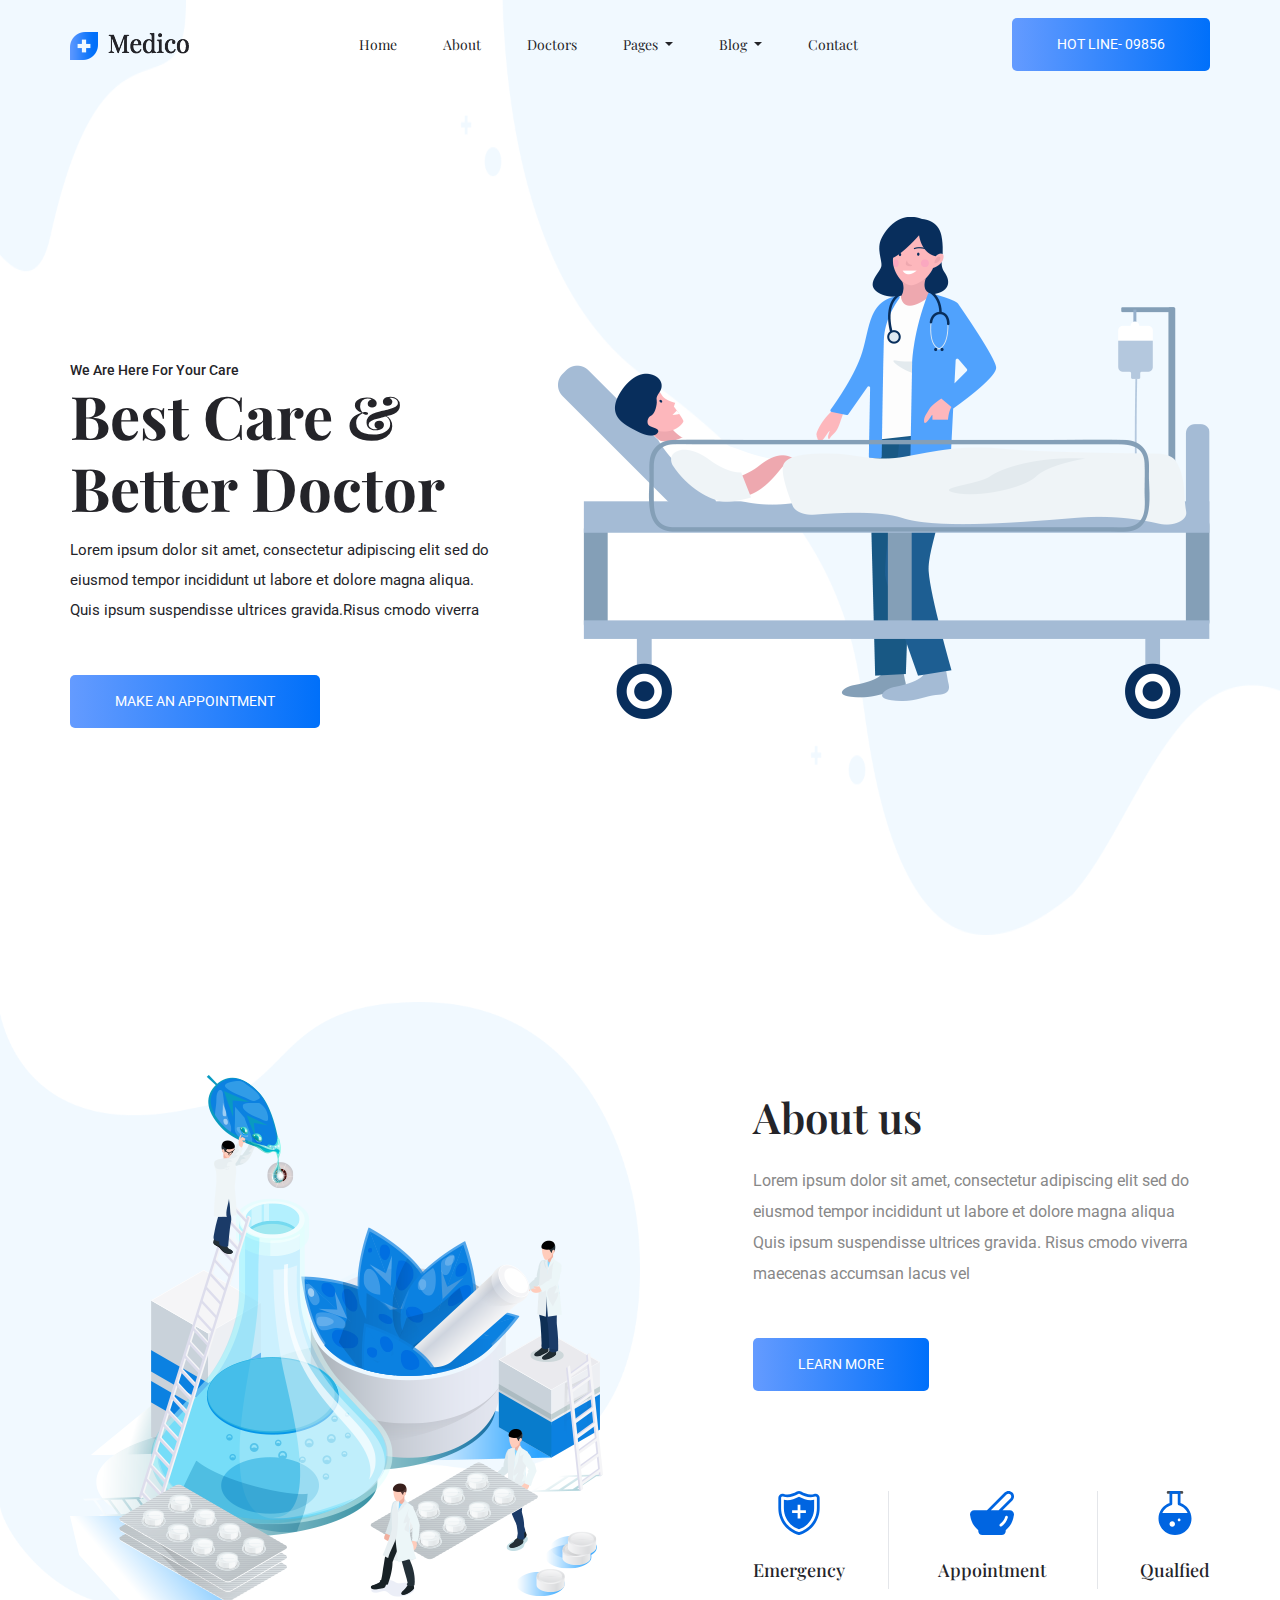
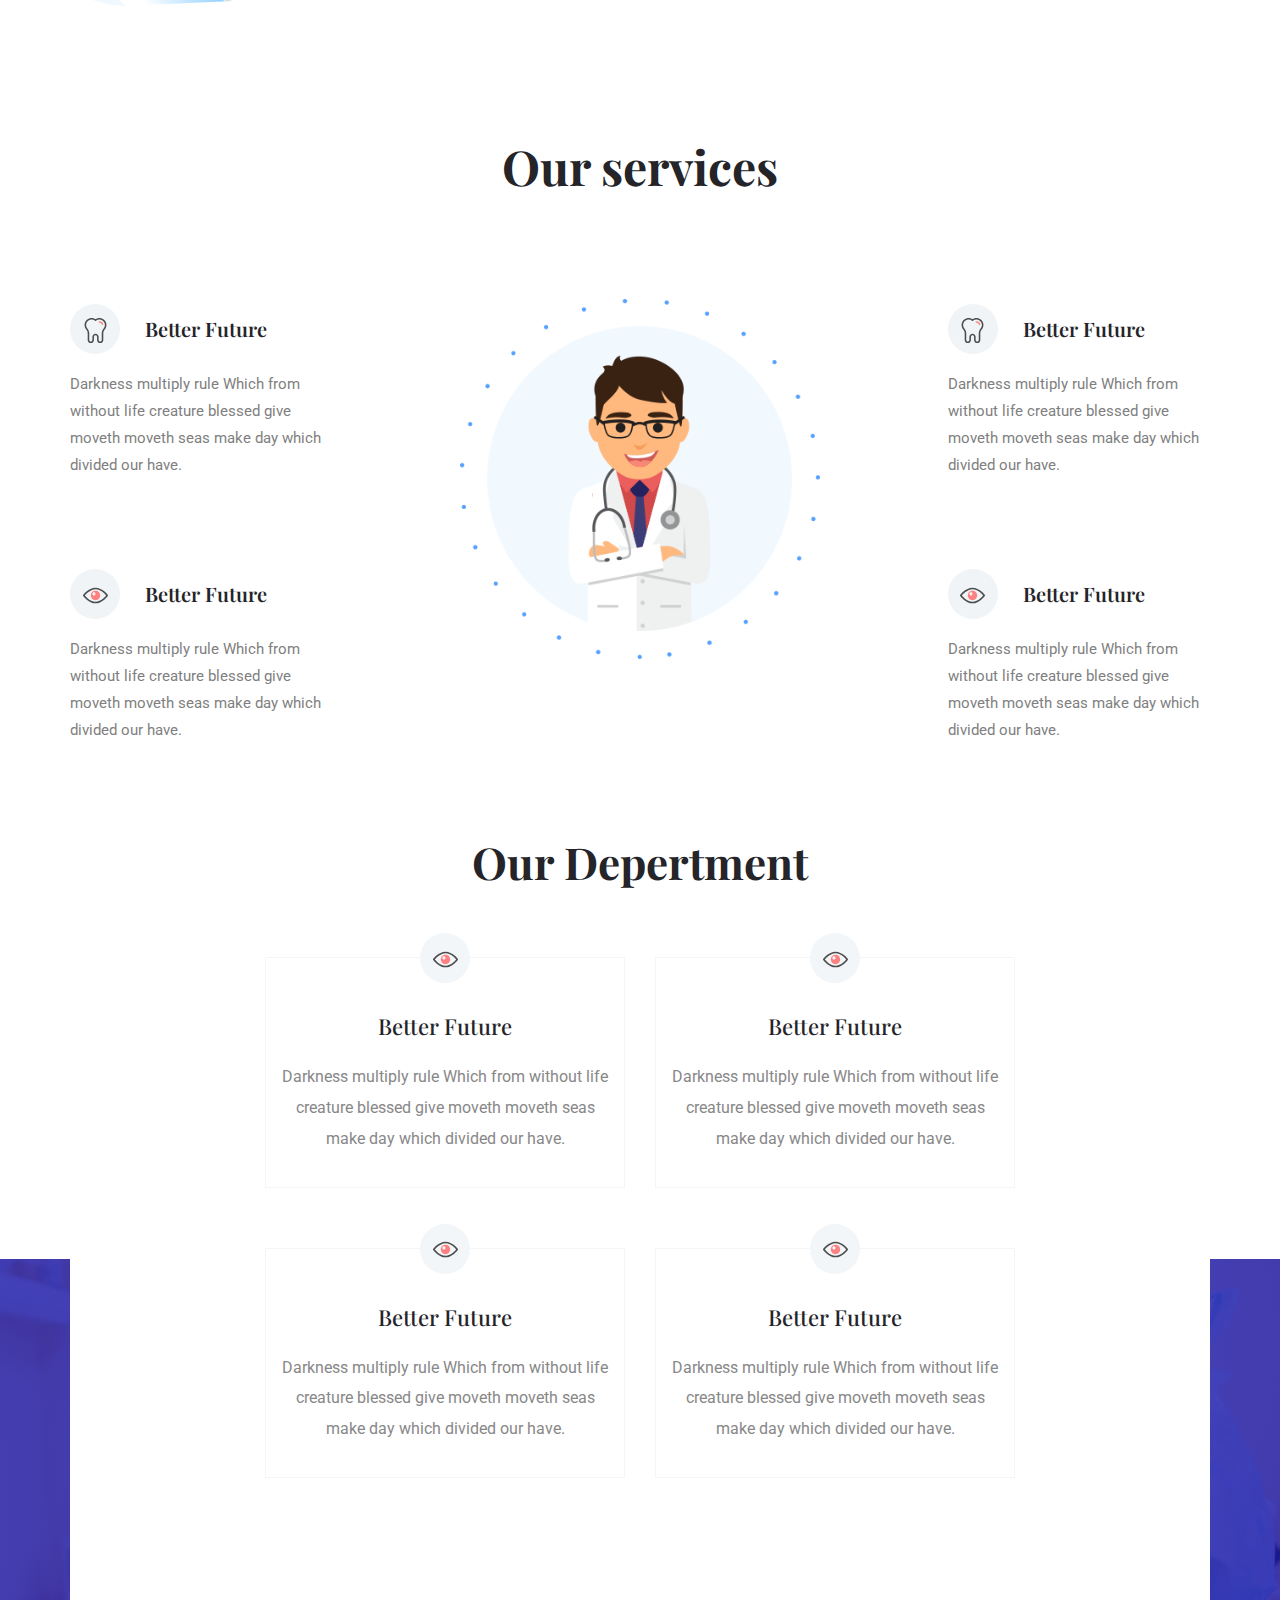
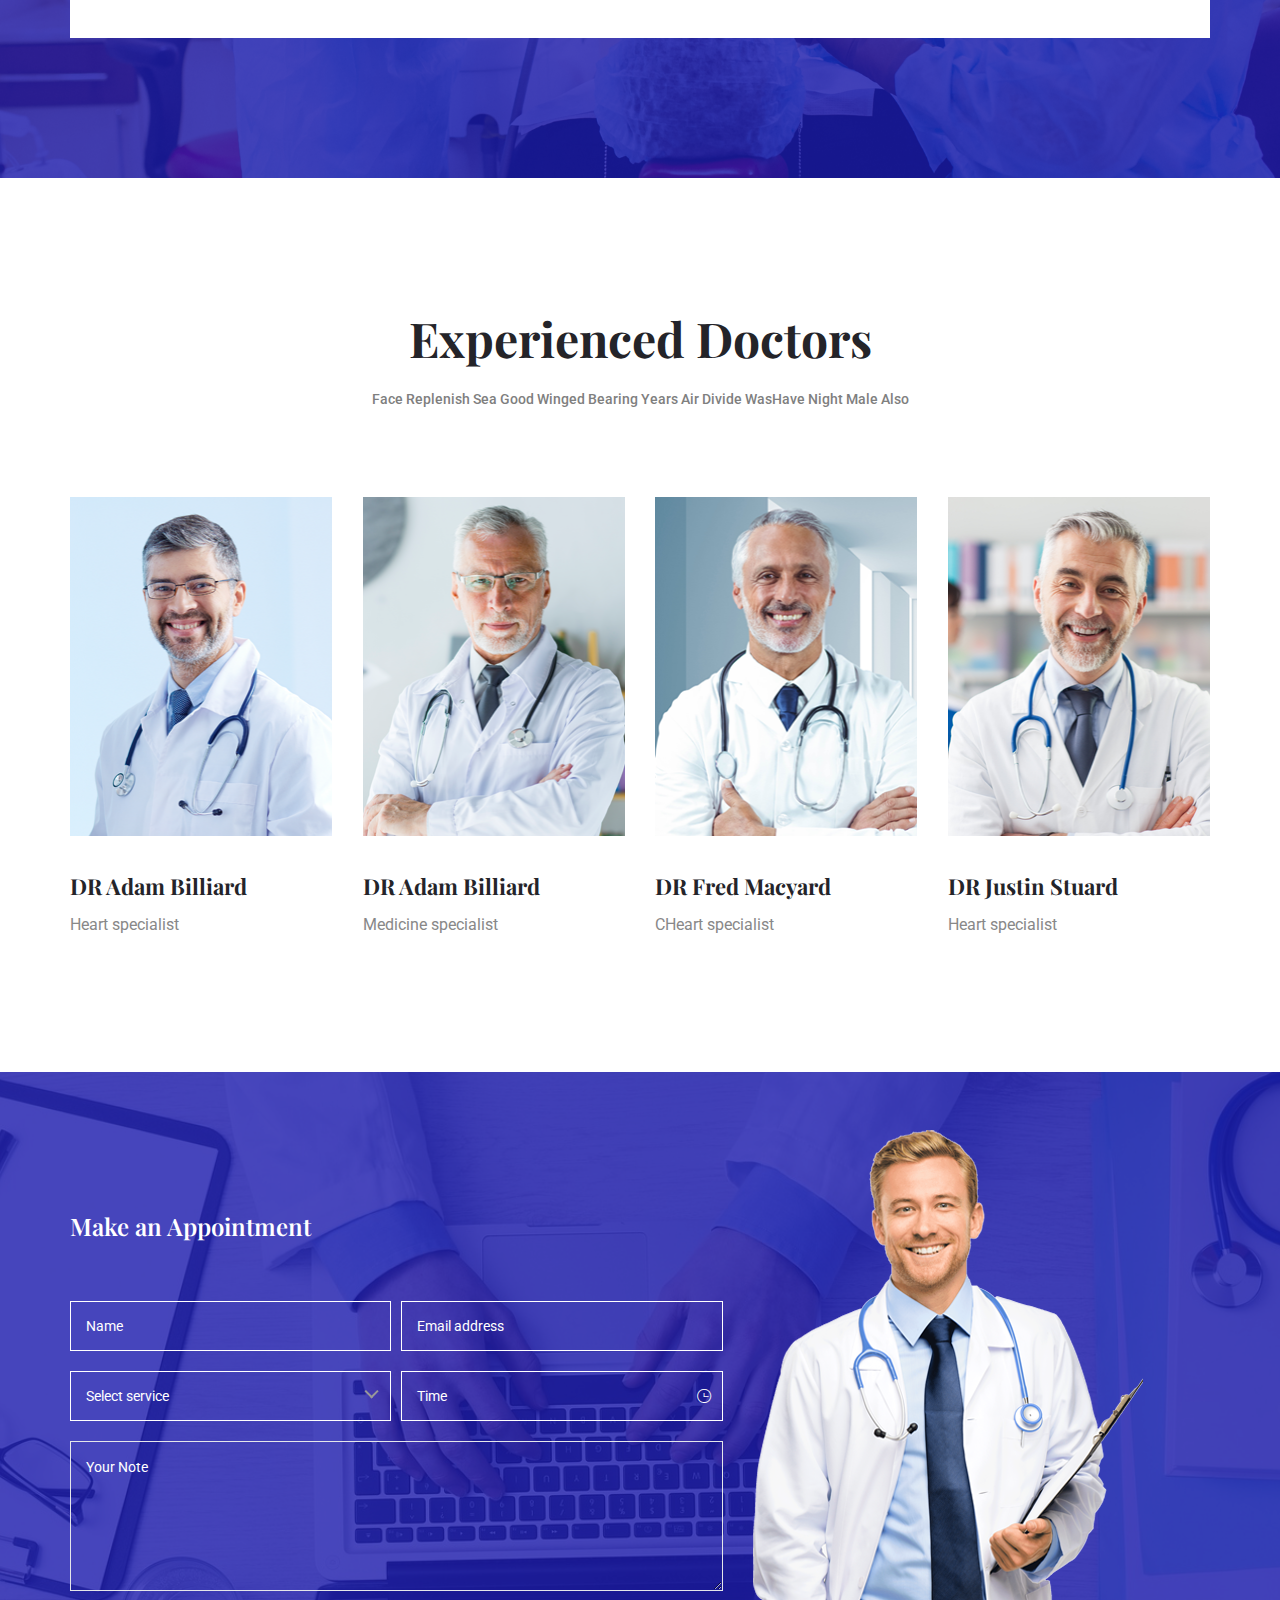
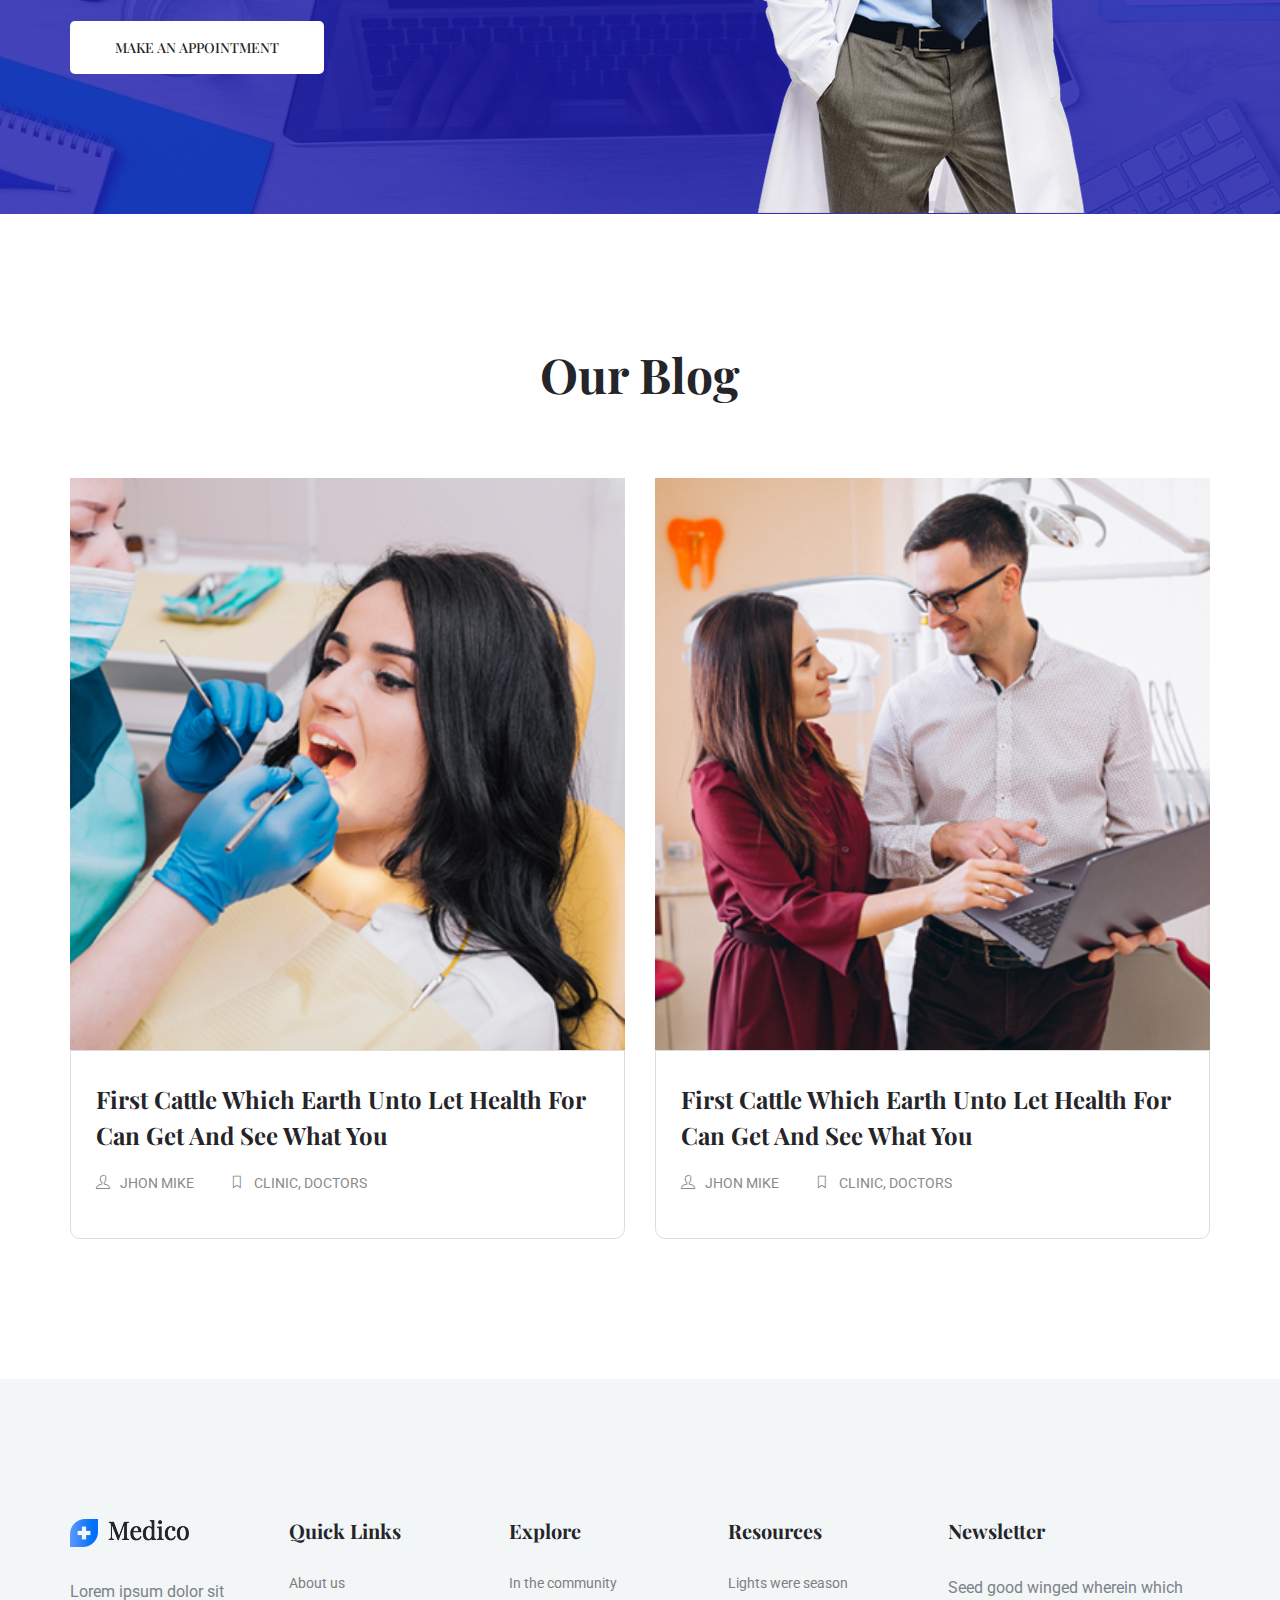
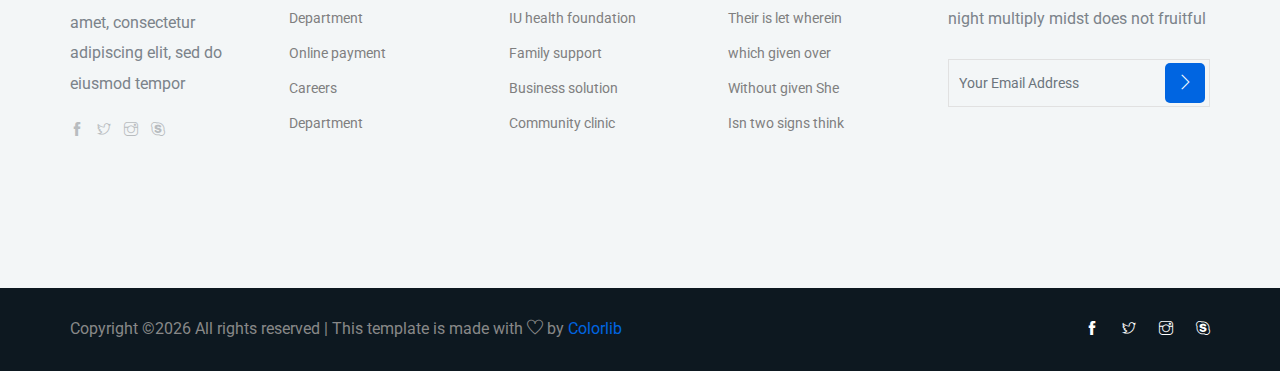
==== index.html @ 53cc8681 "Flies" ====
<!doctype html>
<html lang="en">

<head>
    <!-- Required meta tags -->
    <meta charset="utf-8">
    <meta name="viewport" content="width=device-width, initial-scale=1, shrink-to-fit=no">
    <title>medical</title>
    <link rel="icon" href="img/favicon.png">
    <!-- Bootstrap CSS -->
    <link rel="stylesheet" href="css/bootstrap.min.css">
    <!-- animate CSS -->
    <link rel="stylesheet" href="css/animate.css">
    <!-- owl carousel CSS -->
    <link rel="stylesheet" href="css/owl.carousel.min.css">
    <!-- themify CSS -->
    <link rel="stylesheet" href="css/themify-icons.css">
    <!-- flaticon CSS -->
    <link rel="stylesheet" href="css/flaticon.css">
    <!-- magnific popup CSS -->
    <link rel="stylesheet" href="css/magnific-popup.css">
    <!-- nice select CSS -->
    <link rel="stylesheet" href="css/nice-select.css">
    <!-- swiper CSS -->
    <link rel="stylesheet" href="css/slick.css">
    <!-- style CSS -->
    <link rel="stylesheet" href="css/style.css">
</head>

<body>
    <!--::header part start::-->
    <header class="main_menu home_menu">
        <div class="container">
            <div class="row align-items-center">
                <div class="col-lg-12">
                    <nav class="navbar navbar-expand-lg navbar-light">
                        <a class="navbar-brand" href="index.html"> <img src="img/logo.png" alt="logo"> </a>
                        <button class="navbar-toggler" type="button" data-toggle="collapse"
                            data-target="#navbarSupportedContent" aria-controls="navbarSupportedContent"
                            aria-expanded="false" aria-label="Toggle navigation">
                            <span class="navbar-toggler-icon"></span>
                        </button>

                        <div class="collapse navbar-collapse main-menu-item justify-content-center"
                            id="navbarSupportedContent">
                            <ul class="navbar-nav align-items-center">
                                <li class="nav-item active">
                                    <a class="nav-link" href="index.html">Home</a>
                                </li>
                                <li class="nav-item">
                                    <a class="nav-link" href="about.html">about</a>
                                </li>
                                <li class="nav-item">
                                    <a class="nav-link" href="Doctor.html">Doctors</a>
                                </li>

                                <li class="nav-item dropdown">
                                    <a class="nav-link dropdown-toggle" href="blog.html" id="navbarDropdown"
                                        role="button" data-toggle="dropdown" aria-haspopup="true" aria-expanded="false">
                                        Pages
                                    </a>
                                    <div class="dropdown-menu" aria-labelledby="navbarDropdown">
                                        <a class="dropdown-item" href="services.html">services</a>
                                        <a class="dropdown-item" href="dep.html">depertments</a>
                                        <a class="dropdown-item" href="elements.html">Elements</a>
                                    </div>
                                </li>
                                <li class="nav-item dropdown">
                                    <a class="nav-link dropdown-toggle" href="blog.html" id="navbarDropdown_1"
                                        role="button" data-toggle="dropdown" aria-haspopup="true" aria-expanded="false">
                                        blog
                                    </a>
                                    <div class="dropdown-menu" aria-labelledby="navbarDropdown_1">
                                        <a class="dropdown-item" href="blog.html">blog</a>
                                        <a class="dropdown-item" href="single-blog.html">Single blog</a>
                                    </div>
                                </li>

                                <li class="nav-item">
                                    <a class="nav-link" href="contact.html">Contact</a>
                                </li>
                            </ul>
                        </div>
                        <a class="btn_2 d-none d-lg-block" href="#">HOT LINE- 09856</a>
                    </nav>
                </div>
            </div>
        </div>
    </header>
    <!-- Header part end-->

    <!-- banner part start-->
    <section class="banner_part">
        <div class="container">
            <div class="row align-items-center">
                <div class="col-lg-5 col-xl-5">
                    <div class="banner_text">
                        <div class="banner_text_iner">
                            <h5>We are here for your care</h5>
                            <h1>Best Care &
                                Better Doctor</h1>
                            <p>Lorem ipsum dolor sit amet, consectetur adipiscing
                                elit sed do eiusmod tempor incididunt ut labore et dolore
                                magna aliqua. Quis ipsum suspendisse ultrices gravida.Risus cmodo viverra </p>
                            <a href="#" class="btn_2">Make an appointment</a>

                        </div>
                    </div>
                </div>
                <div class="col-lg-7">
                    <div class="banner_img">
                        <img src="img/banner_img.png" alt="">
                    </div>
                </div>
            </div>
        </div>
    </section>
    <!-- banner part start-->

    <!-- about us part start-->
    <section class="about_us padding_top">
        <div class="container">
            <div class="row justify-content-between align-items-center">
                <div class="col-md-6 col-lg-6">
                    <div class="about_us_img">
                        <img src="img/top_service.png" alt="">
                    </div>
                </div>
                <div class="col-md-6 col-lg-5">
                    <div class="about_us_text">
                        <h2>About us</h2>
                        <p>Lorem ipsum dolor sit amet, consectetur adipiscing elit sed
                            do eiusmod tempor incididunt ut labore et dolore magna aliqua
                            Quis ipsum suspendisse ultrices gravida. Risus cmodo viverra
                            maecenas accumsan lacus vel</p>
                        <a class="btn_2 " href="#">learn more</a>
                        <div class="banner_item">
                            <div class="single_item">
                                <img src="img/icon/banner_1.svg" alt="">
                                <h5>Emergency</h5>
                            </div>
                            <div class="single_item">
                                <img src="img/icon/banner_2.svg" alt="">
                                <h5>Appointment</h5>
                            </div>
                            <div class="single_item">
                                <img src="img/icon/banner_3.svg" alt="">
                                <h5>Qualfied</h5>
                            </div>
                        </div>
                    </div>
                </div>
            </div>
        </div>
    </section>
    <!-- about us part end-->

    <!-- feature_part start-->
    <section class="feature_part">
        <div class="container">
            <div class="row justify-content-center">
                <div class="col-xl-8">
                    <div class="section_tittle text-center">
                        <h2>Our services</h2>
                    </div>
                </div>
            </div>
            <div class="row justify-content-between align-items-center">
                <div class="col-lg-3 col-sm-12">
                    <div class="single_feature">
                        <div class="single_feature_part">
                            <span class="single_feature_icon"><img src="img/icon/feature_1.svg" alt=""></span>
                            <h4>Better Future</h4>
                            <p>Darkness multiply rule Which from without life creature blessed
                                give moveth moveth seas make day which divided our have.</p>
                        </div>
                    </div>
                    <div class="single_feature">
                        <div class="single_feature_part">
                            <span class="single_feature_icon"><img src="img/icon/feature_2.svg" alt=""></span>
                            <h4>Better Future</h4>
                            <p>Darkness multiply rule Which from without life creature blessed
                                give moveth moveth seas make day which divided our have.</p>
                        </div>
                    </div>
                </div>
                <div class="col-lg-4 col-sm-12">
                        <div class="single_feature_img">
                            <img src="img/service.png" alt="">
                        </div>
                </div>
                <div class="col-lg-3 col-sm-12">
                    <div class="single_feature">
                        <div class="single_feature_part">
                            <span class="single_feature_icon"><img src="img/icon/feature_1.svg" alt=""></span>
                            <h4>Better Future</h4>
                            <p>Darkness multiply rule Which from without life creature blessed
                                give moveth moveth seas make day which divided our have.</p>
                        </div>
                    </div>
                    <div class="single_feature">
                        <div class="single_feature_part">
                            <span class="single_feature_icon"><img src="img/icon/feature_2.svg" alt=""></span>
                            <h4>Better Future</h4>
                            <p>Darkness multiply rule Which from without life creature blessed
                                give moveth moveth seas make day which divided our have.</p>
                        </div>
                    </div>
                </div>
            </div>
        </div>
    </section>
    <!-- feature_part start-->

    <!-- our depertment part start-->
    <section class="our_depertment section_padding">
        <div class="container">
            <div class="row justify-content-center text-center">
                <div class="col-xl-12">
                    <div class="depertment_content">
                        <div class="row justify-content-center">
                            <div class="col-xl-8">
                                <h2>Our Depertment</h2>
                                <div class="row">
                                    <div class="col-lg-6 col-sm-6">
                                        <div class="single_our_depertment">
                                            <span class="our_depertment_icon"><img src="img/icon/feature_2.svg"
                                                    alt=""></span>
                                            <h4>Better Future</h4>
                                            <p>Darkness multiply rule Which from without life creature blessed
                                                give moveth moveth seas make day which divided our have.</p>
                                        </div>
                                    </div>
                                    <div class="col-lg-6 col-sm-6">
                                        <div class="single_our_depertment">
                                            <span class="our_depertment_icon"><img src="img/icon/feature_2.svg"
                                                    alt=""></span>
                                            <h4>Better Future</h4>
                                            <p>Darkness multiply rule Which from without life creature blessed
                                                give moveth moveth seas make day which divided our have.</p>
                                        </div>
                                    </div>
                                    <div class="col-lg-6 col-sm-6">
                                        <div class="single_our_depertment">
                                            <span class="our_depertment_icon"><img src="img/icon/feature_2.svg"
                                                    alt=""></span>
                                            <h4>Better Future</h4>
                                            <p>Darkness multiply rule Which from without life creature blessed
                                                give moveth moveth seas make day which divided our have.</p>
                                        </div>
                                    </div>
                                    <div class="col-lg-6 col-sm-6">
                                        <div class="single_our_depertment">
                                            <span class="our_depertment_icon"><img src="img/icon/feature_2.svg"
                                                    alt=""></span>
                                            <h4>Better Future</h4>
                                            <p>Darkness multiply rule Which from without life creature blessed
                                                give moveth moveth seas make day which divided our have.</p>
                                        </div>
                                    </div>
                                </div>
                            </div>
                        </div>

                    </div>
                </div>
            </div>
        </div>
    </section>
    <!-- our depertment part end-->

    <!--::doctor_part start::-->
    <section class="doctor_part section_padding">
        <div class="container">
            <div class="row justify-content-center">
                <div class="col-xl-8">
                    <div class="section_tittle text-center">
                        <h2> Experienced Doctors</h2>
                        <p>Face replenish sea good winged bearing years air divide wasHave night male also</p>
                    </div>
                </div>
            </div>
            <div class="row">
                <div class="col-sm-6 col-lg-3">
                    <div class="single_blog_item">
                        <div class="single_blog_img">
                            <img src="img/doctor/doctor_1.png" alt="doctor">
                            <div class="social_icon">
                                <ul>
                                    <li><a href="#"> <i class="ti-facebook"></i> </a></li>
                                    <li><a href="#"> <i class="ti-twitter-alt"></i> </a></li>
                                    <li><a href="#"> <i class="ti-instagram"></i> </a></li>
                                    <li><a href="#"> <i class="ti-skype"></i> </a></li>
                                </ul>
                            </div>
                        </div>
                        <div class="single_text">
                            <div class="single_blog_text">
                                <h3>DR Adam Billiard</h3>
                                <p>Heart specialist</p>
                            </div>
                        </div>
                    </div>
                </div>
                <div class="col-sm-6 col-lg-3">
                    <div class="single_blog_item">
                        <div class="single_blog_img">
                            <img src="img/doctor/doctor_4.png" alt="doctor">
                            <div class="social_icon">
                                <ul>
                                    <li><a href="#"> <i class="ti-facebook"></i> </a></li>
                                    <li><a href="#"> <i class="ti-twitter-alt"></i> </a></li>
                                    <li><a href="#"> <i class="ti-instagram"></i> </a></li>
                                    <li><a href="#"> <i class="ti-skype"></i> </a></li>
                                </ul>
                            </div>
                        </div>
                        <div class="single_text">
                            <div class="single_blog_text">
                                <h3>DR Adam Billiard</h3>
                                <p>Medicine specialist</p>
                            </div>
                        </div>
                    </div>
                </div>
                <div class="col-sm-6 col-lg-3">
                    <div class="single_blog_item">
                        <div class="single_blog_img">
                            <img src="img/doctor/doctor_2.png" alt="doctor">
                            <div class="social_icon">
                                <ul>
                                    <li><a href="#"> <i class="ti-facebook"></i> </a></li>
                                    <li><a href="#"> <i class="ti-twitter-alt"></i> </a></li>
                                    <li><a href="#"> <i class="ti-instagram"></i> </a></li>
                                    <li><a href="#"> <i class="ti-skype"></i> </a></li>
                                </ul>
                            </div>
                        </div>
                        <div class="single_text">
                            <div class="single_blog_text">
                                <h3>DR Fred Macyard</h3>
                                <p>CHeart specialist</p>
                            </div>
                        </div>
                    </div>
                </div>
                <div class="col-sm-6 col-lg-3">
                    <div class="single_blog_item">
                        <div class="single_blog_img">
                            <img src="img/doctor/doctor_3.png" alt="doctor">
                            <div class="social_icon">
                                <ul>
                                    <li><a href="#"> <i class="ti-facebook"></i> </a></li>
                                    <li><a href="#"> <i class="ti-twitter-alt"></i> </a></li>
                                    <li><a href="#"> <i class="ti-instagram"></i> </a></li>
                                    <li><a href="#"> <i class="ti-skype"></i> </a></li>
                                </ul>
                            </div>
                        </div>
                        <div class="single_text">
                            <div class="single_blog_text">
                                <h3>DR Justin Stuard</h3>
                                <p>Heart specialist</p>
                            </div>
                        </div>
                    </div>
                </div>
            </div>
        </div>
    </section>
    <!--::doctor_part end::-->

    <!--::regervation_part start::-->
    <section class="regervation_part section_padding">
        <div class="container">
            <div class="row align-items-center regervation_content">
                <div class="col-lg-7">
                    <div class="regervation_part_iner">
                        <form>
                            <h2>Make an Appointment</h2>
                            <div class="form-row">
                                <div class="form-group col-md-6">
                                    <input type="email" class="form-control" id="inputEmail4" placeholder="Name">
                                </div>
                                <div class="form-group col-md-6">
                                    <input type="password" class="form-control" id="inputPassword4"
                                        placeholder="Email address">
                                </div>
                                <div class="form-group col-md-6">
                                    <select class="form-control" id="Select">
                                        <option value="1" selected>Select service</option>
                                        <option value="2">Name of service</option>
                                        <option value="3">Name of service</option>
                                        <option value="4">Name of service</option>
                                        <option value="5">Name of service</option>
                                    </select>
                                </div>
                                <div class="form-group time_icon col-md-6">
                                    <select class="form-control" id="Select2">
                                        <option value="" selected>Time</option>
                                        <option value="1">8 AM TO 10AM</option>
                                        <option value="1">10 AM TO 12PM</option>
                                        <option value="1">12PM TO 2PM</option>
                                        <option value="1">2PM TO 4PM</option>
                                        <option value="1">4PM TO 6PM</option>
                                        <option value="1">6PM TO 8PM</option>
                                        <option value="1">4PM TO 10PM</option>
                                        <option value="1">10PM TO 12PM</option>
                                    </select>
                                </div>
                                <div class="form-group col-md-12">
                                    <textarea class="form-control" id="Textarea" rows="4"
                                        placeholder="Your Note "></textarea>
                                </div>
                            </div>
                            <div class="regerv_btn">
                                <a href="#" class="btn_2">Make an Appointment</a>
                            </div>
                        </form>
                    </div>
                </div>
                <div class="col-lg-5 col-md-6">
                    <div class="reservation_img">
                        <img src="img/reservation.png" alt="" class="reservation_img_iner">
                    </div>
                </div>
            </div>
        </div>
    </section>
    <!--::regervation_part end::-->

    <!--::blog_part start::-->
    <section class="blog_part section_padding">
        <div class="container">
            <div class="row justify-content-center">
                <div class="col-xl-8">
                    <div class="section_tittle text-center">
                        <h2>Our Blog</h2>
                    </div>
                </div>
            </div>
            <div class="row">
                <div class="col-sm-6">
                    <div class="single-home-blog">
                        <div class="card">
                            <img src="img/blog/blog_2.png" class="card-img-top" alt="blog">
                            <div class="card-body">
                                <a href="blog.html">
                                    <h5 class="card-title">First cattle which earth unto let health for
                                        can get and see what you </h5>
                                </a>
                                <ul>
                                    <li> <span class="ti-user"></span>Jhon mike</li>
                                    <li> <span class="ti-bookmark"></span>Clinic, doctors</li>
                                </ul>

                            </div>
                        </div>
                    </div>
                </div>
                <div class="col-sm-6">
                    <div class="single-home-blog">
                        <div class="card">
                            <img src="img/blog/blog_3.png" class="card-img-top" alt="blog">
                            <div class="card-body">
                                <a href="blog.html">
                                    <h5 class="card-title">First cattle which earth unto let health for
                                        can get and see what you </h5>
                                </a>
                                <ul>
                                    <li> <span class="ti-user"></span>Jhon mike</li>
                                    <li> <span class="ti-bookmark"></span>Clinic, doctors</li>
                                </ul>
                            </div>
                        </div>
                    </div>
                </div>
            </div>
        </div>
    </section>
    <!--::blog_part end::-->

    <!-- footer part start-->
    <footer class="footer-area">
        <div class="footer section_padding">
            <div class="container">
                <div class="row justify-content-between">
                    <div class="col-xl-2 col-md-4 col-sm-6 single-footer-widget">
                        <a href="#" class="footer_logo"> <img src="img/logo.png" alt="#"> </a>
                        <p>Lorem ipsum dolor sit amet, consectetur adipiscing elit, sed do eiusmod tempor </p>
                        <div class="social_logo">
                            <a href="#"><i class="ti-facebook"></i></a>
                            <a href="#"> <i class="ti-twitter"></i> </a>
                            <a href="#"><i class="ti-instagram"></i></a>
                            <a href="#"><i class="ti-skype"></i></a>
                        </div>
                    </div>
                    <div class="col-xl-2 col-sm-6 col-md-4 single-footer-widget">
                        <h4>Quick Links</h4>
                        <ul>
                            <li><a href="#">About us</a></li>
                            <li><a href="#">Department</a></li>
                            <li><a href="#"> Online payment</a></li>
                            <li><a href="#">Careers</a></li>
                            <li><a href="#">Department</a></li>
                        </ul>
                    </div>
                    <div class="col-xl-2 col-sm-6 col-md-4 single-footer-widget">
                        <h4>Explore</h4>
                        <ul>
                            <li><a href="#">In the community</a></li>
                            <li><a href="#">IU health foundation</a></li>
                            <li><a href="#">Family support </a></li>
                            <li><a href="#">Business solution</a></li>
                            <li><a href="#">Community clinic</a></li>
                        </ul>
                    </div>
                    <div class="col-xl-2 col-sm-6 col-md-6 single-footer-widget">
                        <h4>Resources</h4>
                        <ul>
                            <li><a href="#">Lights were season</a></li>
                            <li><a href="#"> Their is let wherein</a></li>
                            <li><a href="#">which given over</a></li>
                            <li><a href="#">Without given She</a></li>
                            <li><a href="#">Isn two signs think</a></li>
                        </ul>
                    </div>
                    <div class="col-xl-3 col-sm-6 col-md-6 single-footer-widget">
                        <h4>Newsletter</h4>
                        <p>Seed good winged wherein which night multiply
                            midst does not fruitful</p>
                        <div class="form-wrap" id="mc_embed_signup">
                            <form target="_blank"
                                action="https://spondonit.us12.list-manage.com/subscribe/post?u=1462626880ade1ac87bd9c93a&amp;id=92a4423d01"
                                method="get" class="form-inline">
                                <input class="form-control" name="EMAIL" placeholder="Your Email Address"
                                    onfocus="this.placeholder = ''" onblur="this.placeholder = 'Your Email Address '"
                                    required="" type="email">
                                <button class="click-btn btn btn-default text-uppercase"> <i class="ti-angle-right"></i>
                                </button>
                                <div style="position: absolute; left: -5000px;">
                                    <input name="b_36c4fd991d266f23781ded980_aefe40901a" tabindex="-1" value=""
                                        type="text">
                                </div>

                                <div class="info"></div>
                            </form>
                        </div>
                    </div>
                </div>
            </div>
        </div>

        <div class="copyright_part">
            <div class="container">
                <div class="row align-items-center">
                    <p class="footer-text m-0 col-lg-8 col-md-12"><!-- Link back to Colorlib can't be removed. Template is licensed under CC BY 3.0. -->
Copyright &copy;<script>document.write(new Date().getFullYear());</script> All rights reserved | This template is made with <i class="ti-heart" aria-hidden="true"></i> by <a href="https://colorlib.com" target="_blank">Colorlib</a>
<!-- Link back to Colorlib can't be removed. Template is licensed under CC BY 3.0. -->
</p>
                    <div class="col-lg-4 col-md-12 text-center text-lg-right footer-social">
                        <a href="#"><i class="ti-facebook"></i></a>
                        <a href="#"> <i class="ti-twitter"></i> </a>
                        <a href="#"><i class="ti-instagram"></i></a>
                        <a href="#"><i class="ti-skype"></i></a>
                    </div>
                </div>
            </div>
        </div>
    </footer>

    <!-- footer part end-->

    <!-- jquery plugins here-->

    <script src="js/jquery-1.12.1.min.js"></script>
    <!-- popper js -->
    <script src="js/popper.min.js"></script>
    <!-- bootstrap js -->
    <script src="js/bootstrap.min.js"></script>
    <!-- owl carousel js -->
    <script src="js/owl.carousel.min.js"></script>
    <script src="js/jquery.nice-select.min.js"></script>
    <!-- contact js -->
    <script src="js/jquery.ajaxchimp.min.js"></script>
    <script src="js/jquery.form.js"></script>
    <script src="js/jquery.validate.min.js"></script>
    <script src="js/mail-script.js"></script>
    <script src="js/contact.js"></script>
    <!-- custom js -->
    <script src="js/custom.js"></script>
</body>

</html>
---- css/themify-icons.css ----
@font-face {
	font-family: 'themify';
	src:url('../fonts/themify.eot?-fvbane');
	src:url('../fonts/themify.eot?#iefix-fvbane') format('embedded-opentype'),
		url('../fonts/themify.woff?-fvbane') format('woff'),
		url('../fonts/themify.ttf?-fvbane') format('truetype'),
		url('../fonts/themify.svg?-fvbane#themify') format('svg');
	font-weight: normal;
	font-style: normal;
}

[class^="ti-"], [class*=" ti-"] {
	font-family: 'themify';
	speak: none;
	font-style: normal;
	font-weight: normal;
	font-variant: normal;
	text-transform: none;
	line-height: 1;

	/* Better Font Rendering =========== */
	-webkit-font-smoothing: antialiased;
	-moz-osx-font-smoothing: grayscale;
}

.ti-wand:before {
	content: "\e600";
}
.ti-volume:before {
	content: "\e601";
}
.ti-user:before {
	content: "\e602";
}
.ti-unlock:before {
	content: "\e603";
}
.ti-unlink:before {
	content: "\e604";
}
.ti-trash:before {
	content: "\e605";
}
.ti-thought:before {
	content: "\e606";
}
.ti-target:before {
	content: "\e607";
}
.ti-tag:before {
	content: "\e608";
}
.ti-tablet:before {
	content: "\e609";
}
.ti-star:before {
	content: "\e60a";
}
.ti-spray:before {
	content: "\e60b";
}
.ti-signal:before {
	content: "\e60c";
}
.ti-shopping-cart:before {
	content: "\e60d";
}
.ti-shopping-cart-full:before {
	content: "\e60e";
}
.ti-settings:before {
	content: "\e60f";
}
.ti-search:before {
	content: "\e610";
}
.ti-zoom-in:before {
	content: "\e611";
}
.ti-zoom-out:before {
	content: "\e612";
}
.ti-cut:before {
	content: "\e613";
}
.ti-ruler:before {
	content: "\e614";
}
.ti-ruler-pencil:before {
	content: "\e615";
}
.ti-ruler-alt:before {
	content: "\e616";
}
.ti-bookmark:before {
	content: "\e617";
}
.ti-bookmark-alt:before {
	content: "\e618";
}
.ti-reload:before {
	content: "\e619";
}
.ti-plus:before {
	content: "\e61a";
}
.ti-pin:before {
	content: "\e61b";
}
.ti-pencil:before {
	content: "\e61c";
}
.ti-pencil-alt:before {
	content: "\e61d";
}
.ti-paint-roller:before {
	content: "\e61e";
}
.ti-paint-bucket:before {
	content: "\e61f";
}
.ti-na:before {
	content: "\e620";
}
.ti-mobile:before {
	content: "\e621";
}
.ti-minus:before {
	content: "\e622";
}
.ti-medall:before {
	content: "\e623";
}
.ti-medall-alt:before {
	content: "\e624";
}
.ti-marker:before {
	content: "\e625";
}
.ti-marker-alt:before {
	content: "\e626";
}
.ti-arrow-up:before {
	content: "\e627";
}
.ti-arrow-right:before {
	content: "\e628";
}
.ti-arrow-left:before {
	content: "\e629";
}
.ti-arrow-down:before {
	content: "\e62a";
}
.ti-lock:before {
	content: "\e62b";
}
.ti-location-arrow:before {
	content: "\e62c";
}
.ti-link:before {
	content: "\e62d";
}
.ti-layout:before {
	content: "\e62e";
}
.ti-layers:before {
	content: "\e62f";
}
.ti-layers-alt:before {
	content: "\e630";
}
.ti-key:before {
	content: "\e631";
}
.ti-import:before {
	content: "\e632";
}
.ti-image:before {
	content: "\e633";
}
.ti-heart:before {
	content: "\e634";
}
.ti-heart-broken:before {
	content: "\e635";
}
.ti-hand-stop:before {
	content: "\e636";
}
.ti-hand-open:before {
	content: "\e637";
}
.ti-hand-drag:before {
	content: "\e638";
}
.ti-folder:before {
	content: "\e639";
}
.ti-flag:before {
	content: "\e63a";
}
.ti-flag-alt:before {
	content: "\e63b";
}
.ti-flag-alt-2:before {
	content: "\e63c";
}
.ti-eye:before {
	content: "\e63d";
}
.ti-export:before {
	content: "\e63e";
}
.ti-exchange-vertical:before {
	content: "\e63f";
}
.ti-desktop:before {
	content: "\e640";
}
.ti-cup:before {
	content: "\e641";
}
.ti-crown:before {
	content: "\e642";
}
.ti-comments:before {
	content: "\e643";
}
.ti-comment:before {
	content: "\e644";
}
.ti-comment-alt:before {
	content: "\e645";
}
.ti-close:before {
	content: "\e646";
}
.ti-clip:before {
	content: "\e647";
}
.ti-angle-up:before {
	content: "\e648";
}
.ti-angle-right:before {
	content: "\e649";
}
.ti-angle-left:before {
	content: "\e64a";
}
.ti-angle-down:before {
	content: "\e64b";
}
.ti-check:before {
	content: "\e64c";
}
.ti-check-box:before {
	content: "\e64d";
}
.ti-camera:before {
	content: "\e64e";
}
.ti-announcement:before {
	content: "\e64f";
}
.ti-brush:before {
	content: "\e650";
}
.ti-briefcase:before {
	content: "\e651";
}
.ti-bolt:before {
	content: "\e652";
}
.ti-bolt-alt:before {
	content: "\e653";
}
.ti-blackboard:before {
	content: "\e654";
}
.ti-bag:before {
	content: "\e655";
}
.ti-move:before {
	content: "\e656";
}
.ti-arrows-vertical:before {
	content: "\e657";
}
.ti-arrows-horizontal:before {
	content: "\e658";
}
.ti-fullscreen:before {
	content: "\e659";
}
.ti-arrow-top-right:before {
	content: "\e65a";
}
.ti-arrow-top-left:before {
	content: "\e65b";
}
.ti-arrow-circle-up:before {
	content: "\e65c";
}
.ti-arrow-circle-right:before {
	content: "\e65d";
}
.ti-arrow-circle-left:before {
	content: "\e65e";
}
.ti-arrow-circle-down:before {
	content: "\e65f";
}
.ti-angle-double-up:before {
	content: "\e660";
}
.ti-angle-double-right:before {
	content: "\e661";
}
.ti-angle-double-left:before {
	content: "\e662";
}
.ti-angle-double-down:before {
	content: "\e663";
}
.ti-zip:before {
	content: "\e664";
}
.ti-world:before {
	content: "\e665";
}
.ti-wheelchair:before {
	content: "\e666";
}
.ti-view-list:before {
	content: "\e667";
}
.ti-view-list-alt:before {
	content: "\e668";
}
.ti-view-grid:before {
	content: "\e669";
}
.ti-uppercase:before {
	content: "\e66a";
}
.ti-upload:before {
	content: "\e66b";
}
.ti-underline:before {
	content: "\e66c";
}
.ti-truck:before {
	content: "\e66d";
}
.ti-timer:before {
	content: "\e66e";
}
.ti-ticket:before {
	content: "\e66f";
}
.ti-thumb-up:before {
	content: "\e670";
}
.ti-thumb-down:before {
	content: "\e671";
}
.ti-text:before {
	content: "\e672";
}
.ti-stats-up:before {
	content: "\e673";
}
.ti-stats-down:before {
	content: "\e674";
}
.ti-split-v:before {
	content: "\e675";
}
.ti-split-h:before {
	content: "\e676";
}
.ti-smallcap:before {
	content: "\e677";
}
.ti-shine:before {
	content: "\e678";
}
.ti-shift-right:before {
	content: "\e679";
}
.ti-shift-left:before {
	content: "\e67a";
}
.ti-shield:before {
	content: "\e67b";
}
.ti-notepad:before {
	content: "\e67c";
}
.ti-server:before {
	content: "\e67d";
}
.ti-quote-right:before {
	content: "\e67e";
}
.ti-quote-left:before {
	content: "\e67f";
}
.ti-pulse:before {
	content: "\e680";
}
.ti-printer:before {
	content: "\e681";
}
.ti-power-off:before {
	content: "\e682";
}
.ti-plug:before {
	content: "\e683";
}
.ti-pie-chart:before {
	content: "\e684";
}
.ti-paragraph:before {
	content: "\e685";
}
.ti-panel:before {
	content: "\e686";
}
.ti-package:before {
	content: "\e687";
}
.ti-music:before {
	content: "\e688";
}
.ti-music-alt:before {
	content: "\e689";
}
.ti-mouse:before {
	content: "\e68a";
}
.ti-mouse-alt:before {
	content: "\e68b";
}
.ti-money:before {
	content: "\e68c";
}
.ti-microphone:before {
	content: "\e68d";
}
.ti-menu:before {
	content: "\e68e";
}
.ti-menu-alt:before {
	content: "\e68f";
}
.ti-map:before {
	content: "\e690";
}
.ti-map-alt:before {
	content: "\e691";
}
.ti-loop:before {
	content: "\e692";
}
.ti-location-pin:before {
	content: "\e693";
}
.ti-list:before {
	content: "\e694";
}
.ti-light-bulb:before {
	content: "\e695";
}
.ti-Italic:before {
	content: "\e696";
}
.ti-info:before {
	content: "\e697";
}
.ti-infinite:before {
	content: "\e698";
}
.ti-id-badge:before {
	content: "\e699";
}
.ti-hummer:before {
	content: "\e69a";
}
.ti-home:before {
	content: "\e69b";
}
.ti-help:before {
	content: "\e69c";
}
.ti-headphone:before {
	content: "\e69d";
}
.ti-harddrives:before {
	content: "\e69e";
}
.ti-harddrive:before {
	content: "\e69f";
}
.ti-gift:before {
	content: "\e6a0";
}
.ti-game:before {
	content: "\e6a1";
}
.ti-filter:before {
	content: "\e6a2";
}
.ti-files:before {
	content: "\e6a3";
}
.ti-file:before {
	content: "\e6a4";
}
.ti-eraser:before {
	content: "\e6a5";
}
.ti-envelope:before {
	content: "\e6a6";
}
.ti-download:before {
	content: "\e6a7";
}
.ti-direction:before {
	content: "\e6a8";
}
.ti-direction-alt:before {
	content: "\e6a9";
}
.ti-dashboard:before {
	content: "\e6aa";
}
.ti-control-stop:before {
	content: "\e6ab";
}
.ti-control-shuffle:before {
	content: "\e6ac";
}
.ti-control-play:before {
	content: "\e6ad";
}
.ti-control-pause:before {
	content: "\e6ae";
}
.ti-control-forward:before {
	content: "\e6af";
}
.ti-control-backward:before {
	content: "\e6b0";
}
.ti-cloud:before {
	content: "\e6b1";
}
.ti-cloud-up:before {
	content: "\e6b2";
}
.ti-cloud-down:before {
	content: "\e6b3";
}
.ti-clipboard:before {
	content: "\e6b4";
}
.ti-car:before {
	content: "\e6b5";
}
.ti-calendar:before {
	content: "\e6b6";
}
.ti-book:before {
	content: "\e6b7";
}
.ti-bell:before {
	content: "\e6b8";
}
.ti-basketball:before {
	content: "\e6b9";
}
.ti-bar-chart:before {
	content: "\e6ba";
}
.ti-bar-chart-alt:before {
	content: "\e6bb";
}
.ti-back-right:before {
	content: "\e6bc";
}
.ti-back-left:before {
	content: "\e6bd";
}
.ti-arrows-corner:before {
	content: "\e6be";
}
.ti-archive:before {
	content: "\e6bf";
}
.ti-anchor:before {
	content: "\e6c0";
}
.ti-align-right:before {
	content: "\e6c1";
}
.ti-align-left:before {
	content: "\e6c2";
}
.ti-align-justify:before {
	content: "\e6c3";
}
.ti-align-center:before {
	content: "\e6c4";
}
.ti-alert:before {
	content: "\e6c5";
}
.ti-alarm-clock:before {
	content: "\e6c6";
}
.ti-agenda:before {
	content: "\e6c7";
}
.ti-write:before {
	content: "\e6c8";
}
.ti-window:before {
	content: "\e6c9";
}
.ti-widgetized:before {
	content: "\e6ca";
}
.ti-widget:before {
	content: "\e6cb";
}
.ti-widget-alt:before {
	content: "\e6cc";
}
.ti-wallet:before {
	content: "\e6cd";
}
.ti-video-clapper:before {
	content: "\e6ce";
}
.ti-video-camera:before {
	content: "\e6cf";
}
.ti-vector:before {
	content: "\e6d0";
}
.ti-themify-logo:before {
	content: "\e6d1";
}
.ti-themify-favicon:before {
	content: "\e6d2";
}
.ti-themify-favicon-alt:before {
	content: "\e6d3";
}
.ti-support:before {
	content: "\e6d4";
}
.ti-stamp:before {
	content: "\e6d5";
}
.ti-split-v-alt:before {
	content: "\e6d6";
}
.ti-slice:before {
	content: "\e6d7";
}
.ti-shortcode:before {
	content: "\e6d8";
}
.ti-shift-right-alt:before {
	content: "\e6d9";
}
.ti-shift-left-alt:before {
	content: "\e6da";
}
.ti-ruler-alt-2:before {
	content: "\e6db";
}
.ti-receipt:before {
	content: "\e6dc";
}
.ti-pin2:before {
	content: "\e6dd";
}
.ti-pin-alt:before {
	content: "\e6de";
}
.ti-pencil-alt2:before {
	content: "\e6df";
}
.ti-palette:before {
	content: "\e6e0";
}
.ti-more:before {
	content: "\e6e1";
}
.ti-more-alt:before {
	content: "\e6e2";
}
.ti-microphone-alt:before {
	content: "\e6e3";
}
.ti-magnet:before {
	content: "\e6e4";
}
.ti-line-double:before {
	content: "\e6e5";
}
.ti-line-dotted:before {
	content: "\e6e6";
}
.ti-line-dashed:before {
	content: "\e6e7";
}
.ti-layout-width-full:before {
	content: "\e6e8";
}
.ti-layout-width-default:before {
	content: "\e6e9";
}
.ti-layout-width-default-alt:before {
	content: "\e6ea";
}
.ti-layout-tab:before {
	content: "\e6eb";
}
.ti-layout-tab-window:before {
	content: "\e6ec";
}
.ti-layout-tab-v:before {
	content: "\e6ed";
}
.ti-layout-tab-min:before {
	content: "\e6ee";
}
.ti-layout-slider:before {
	content: "\e6ef";
}
.ti-layout-slider-alt:before {
	content: "\e6f0";
}
.ti-layout-sidebar-right:before {
	content: "\e6f1";
}
.ti-layout-sidebar-none:before {
	content: "\e6f2";
}
.ti-layout-sidebar-left:before {
	content: "\e6f3";
}
.ti-layout-placeholder:before {
	content: "\e6f4";
}
.ti-layout-menu:before {
	content: "\e6f5";
}
.ti-layout-menu-v:before {
	content: "\e6f6";
}
.ti-layout-menu-separated:before {
	content: "\e6f7";
}
.ti-layout-menu-full:before {
	content: "\e6f8";
}
.ti-layout-media-right-alt:before {
	content: "\e6f9";
}
.ti-layout-media-right:before {
	content: "\e6fa";
}
.ti-layout-media-overlay:before {
	content: "\e6fb";
}
.ti-layout-media-overlay-alt:before {
	content: "\e6fc";
}
.ti-layout-media-overlay-alt-2:before {
	content: "\e6fd";
}
.ti-layout-media-left-alt:before {
	content: "\e6fe";
}
.ti-layout-media-left:before {
	content: "\e6ff";
}
.ti-layout-media-center-alt:before {
	content: "\e700";
}
.ti-layout-media-center:before {
	content: "\e701";
}
.ti-layout-list-thumb:before {
	content: "\e702";
}
.ti-layout-list-thumb-alt:before {
	content: "\e703";
}
.ti-layout-list-post:before {
	content: "\e704";
}
.ti-layout-list-large-image:before {
	content: "\e705";
}
.ti-layout-line-solid:before {
	content: "\e706";
}
.ti-layout-grid4:before {
	content: "\e707";
}
.ti-layout-grid3:before {
	content: "\e708";
}
.ti-layout-grid2:before {
	content: "\e709";
}
.ti-layout-grid2-thumb:before {
	content: "\e70a";
}
.ti-layout-cta-right:before {
	content: "\e70b";
}
.ti-layout-cta-left:before {
	content: "\e70c";
}
.ti-layout-cta-center:before {
	content: "\e70d";
}
.ti-layout-cta-btn-right:before {
	content: "\e70e";
}
.ti-layout-cta-btn-left:before {
	content: "\e70f";
}
.ti-layout-column4:before {
	content: "\e710";
}
.ti-layout-column3:before {
	content: "\e711";
}
.ti-layout-column2:before {
	content: "\e712";
}
.ti-layout-accordion-separated:before {
	content: "\e713";
}
.ti-layout-accordion-merged:before {
	content: "\e714";
}
.ti-layout-accordion-list:before {
	content: "\e715";
}
.ti-ink-pen:before {
	content: "\e716";
}
.ti-info-alt:before {
	content: "\e717";
}
.ti-help-alt:before {
	content: "\e718";
}
.ti-headphone-alt:before {
	content: "\e719";
}
.ti-hand-point-up:before {
	content: "\e71a";
}
.ti-hand-point-right:before {
	content: "\e71b";
}
.ti-hand-point-left:before {
	content: "\e71c";
}
.ti-hand-point-down:before {
	content: "\e71d";
}
.ti-gallery:before {
	content: "\e71e";
}
.ti-face-smile:before {
	content: "\e71f";
}
.ti-face-sad:before {
	content: "\e720";
}
.ti-credit-card:before {
	content: "\e721";
}
.ti-control-skip-forward:before {
	content: "\e722";
}
.ti-control-skip-backward:before {
	content: "\e723";
}
.ti-control-record:before {
	content: "\e724";
}
.ti-control-eject:before {
	content: "\e725";
}
.ti-comments-smiley:before {
	content: "\e726";
}
.ti-brush-alt:before {
	content: "\e727";
}
.ti-youtube:before {
	content: "\e728";
}
.ti-vimeo:before {
	content: "\e729";
}
.ti-twitter:before {
	content: "\e72a";
}
.ti-time:before {
	content: "\e72b";
}
.ti-tumblr:before {
	content: "\e72c";
}
.ti-skype:before {
	content: "\e72d";
}
.ti-share:before {
	content: "\e72e";
}
.ti-share-alt:before {
	content: "\e72f";
}
.ti-rocket:before {
	content: "\e730";
}
.ti-pinterest:before {
	content: "\e731";
}
.ti-new-window:before {
	content: "\e732";
}
.ti-microsoft:before {
	content: "\e733";
}
.ti-list-ol:before {
	content: "\e734";
}
.ti-linkedin:before {
	content: "\e735";
}
.ti-layout-sidebar-2:before {
	content: "\e736";
}
.ti-layout-grid4-alt:before {
	content: "\e737";
}
.ti-layout-grid3-alt:before {
	content: "\e738";
}
.ti-layout-grid2-alt:before {
	content: "\e739";
}
.ti-layout-column4-alt:before {
	content: "\e73a";
}
.ti-layout-column3-alt:before {
	content: "\e73b";
}
.ti-layout-column2-alt:before {
	content: "\e73c";
}
.ti-instagram:before {
	content: "\e73d";
}
.ti-google:before {
	content: "\e73e";
}
.ti-github:before {
	content: "\e73f";
}
.ti-flickr:before {
	content: "\e740";
}
.ti-facebook:before {
	content: "\e741";
}
.ti-dropbox:before {
	content: "\e742";
}
.ti-dribbble:before {
	content: "\e743";
}
.ti-apple:before {
	content: "\e744";
}
.ti-android:before {
	content: "\e745";
}
.ti-save:before {
	content: "\e746";
}
.ti-save-alt:before {
	content: "\e747";
}
.ti-yahoo:before {
	content: "\e748";
}
.ti-wordpress:before {
	content: "\e749";
}
.ti-vimeo-alt:before {
	content: "\e74a";
}
.ti-twitter-alt:before {
	content: "\e74b";
}
.ti-tumblr-alt:before {
	content: "\e74c";
}
.ti-trello:before {
	content: "\e74d";
}
.ti-stack-overflow:before {
	content: "\e74e";
}
.ti-soundcloud:before {
	content: "\e74f";
}
.ti-sharethis:before {
	content: "\e750";
}
.ti-sharethis-alt:before {
	content: "\e751";
}
.ti-reddit:before {
	content: "\e752";
}
.ti-pinterest-alt:before {
	content: "\e753";
}
.ti-microsoft-alt:before {
	content: "\e754";
}
.ti-linux:before {
	content: "\e755";
}
.ti-jsfiddle:before {
	content: "\e756";
}
.ti-joomla:before {
	content: "\e757";
}
.ti-html5:before {
	content: "\e758";
}
.ti-flickr-alt:before {
	content: "\e759";
}
.ti-email:before {
	content: "\e75a";
}
.ti-drupal:before {
	content: "\e75b";
}
.ti-dropbox-alt:before {
	content: "\e75c";
}
.ti-css3:before {
	content: "\e75d";
}
.ti-rss:before {
	content: "\e75e";
}
.ti-rss-alt:before {
	content: "\e75f";
}
---- css/flaticon.css ----
/*
  	Flaticon icon font: Flaticon
  	Creation date: 09/04/2019 10:10
  	*/

@font-face {
  font-family: "Flaticon";
  src: url("../fonts/Flaticon.eot");
  src: url("../fonts/Flaticon.eot?#iefix") format("embedded-opentype"),
       url("../fonts/Flaticon.woff2") format("woff2"),
       url("../fonts/Flaticon.woff") format("woff"),
       url("../fonts/Flaticon.ttf") format("truetype"),
       url("../fonts/Flaticon.svg#Flaticon") format("svg");
  font-weight: normal;
  font-style: normal;
}

@media screen and (-webkit-min-device-pixel-ratio:0) {
  @font-face {
    font-family: "Flaticon";
    src: url("./Flaticon.svg#Flaticon") format("svg");
  }
}

[class^="flaticon-"]:before, [class*=" flaticon-"]:before,
[class^="flaticon-"]:after, [class*=" flaticon-"]:after {   
  font-family: Flaticon;
        font-size: 30px;
       font-style: normal;
       color: #fff;
}

.flaticon-growth:before { content: "\f100"; }
.flaticon-wallet:before { content: "\f101"; }
---- css/nice-select.css ----
.nice-select {
  -webkit-tap-highlight-color: transparent;
  background-color: #fff;
  border-radius: 5px;
  border: solid 1px #e8e8e8;
  box-sizing: border-box;
  clear: both;
  cursor: pointer;
  display: block;
  float: left;
  font-family: inherit;
  font-size: 14px;
  font-weight: normal;
  height: 42px;
  line-height: 40px;
  outline: none;
  padding-left: 18px;
  padding-right: 30px;
  position: relative;
  text-align: left !important;
  -webkit-transition: all 0.2s ease-in-out;
  transition: all 0.2s ease-in-out;
  -webkit-user-select: none;
     -moz-user-select: none;
      -ms-user-select: none;
          user-select: none;
  white-space: nowrap;
  width: auto; }
  .nice-select:hover {
    border-color: #dbdbdb; }
  .nice-select:active, .nice-select.open, .nice-select:focus {
    border-color: #999; }
  .nice-select:after {
    border-bottom: 2px solid #999;
    border-right: 2px solid #999;
    content: '';
    display: block;
    height: 10px;
    margin-top: -4px;
    pointer-events: none;
    position: absolute;
    right: 12px;
    top: 50%;
    -webkit-transform-origin: 66% 66%;
        -ms-transform-origin: 66% 66%;
            transform-origin: 66% 66%;
    -webkit-transform: rotate(45deg);
        -ms-transform: rotate(45deg);
            transform: rotate(45deg);
    -webkit-transition: all 0.15s ease-in-out;
    transition: all 0.15s ease-in-out;
    width: 10px; }
  .nice-select.open:after {
    -webkit-transform: rotate(-135deg);
        -ms-transform: rotate(-135deg);
            transform: rotate(-135deg); }
  .nice-select.open .list {
    opacity: 1;
    pointer-events: auto;
    -webkit-transform: scale(1) translateY(0);
        -ms-transform: scale(1) translateY(0);
            transform: scale(1) translateY(0); }
  .nice-select.disabled {
    border-color: #ededed;
    color: #999;
    pointer-events: none; }
    .nice-select.disabled:after {
      border-color: #cccccc; }
  .nice-select.wide {
    width: 100%; }
    .nice-select.wide .list {
      left: 0 !important;
      right: 0 !important; }
  .nice-select.right {
    float: right; }
    .nice-select.right .list {
      left: auto;
      right: 0; }
  .nice-select.small {
    font-size: 12px;
    height: 36px;
    line-height: 34px; }
    .nice-select.small:after {
      height: 4px;
      width: 4px; }
    .nice-select.small .option {
      line-height: 34px;
      min-height: 34px; }
  .nice-select .list {
    background-color: #fff;
    border-radius: 5px;
    box-shadow: 0 0 0 1px rgba(68, 68, 68, 0.11);
    box-sizing: border-box;
    margin-top: 4px;
    opacity: 0;
    overflow: hidden;
    padding: 0;
    pointer-events: none;
    position: absolute;
    top: 100%;
    left: 0;
    -webkit-transform-origin: 50% 0;
        -ms-transform-origin: 50% 0;
            transform-origin: 50% 0;
    -webkit-transform: scale(0.75) translateY(-21px);
        -ms-transform: scale(0.75) translateY(-21px);
            transform: scale(0.75) translateY(-21px);
    -webkit-transition: all 0.2s cubic-bezier(0.5, 0, 0, 1.25), opacity 0.15s ease-out;
    transition: all 0.2s cubic-bezier(0.5, 0, 0, 1.25), opacity 0.15s ease-out;
    z-index: 9; }
    .nice-select .list:hover .option:not(:hover) {
      background-color: transparent !important; }
  .nice-select .option {
    cursor: pointer;
    font-weight: 400;
    line-height: 40px;
    list-style: none;
    min-height: 40px;
    outline: none;
    padding-left: 18px;
    padding-right: 29px;
    text-align: left;
    -webkit-transition: all 0.2s;
    transition: all 0.2s; }
    .nice-select .option:hover, .nice-select .option.focus, .nice-select .option.selected.focus {
      background-color: #f6f6f6; }
    .nice-select .option.selected {
      font-weight: bold; }
    .nice-select .option.disabled {
      background-color: transparent;
      color: #999;
      cursor: default; }

.no-csspointerevents .nice-select .list {
  display: none; }

.no-csspointerevents .nice-select.open .list {
  display: block; }
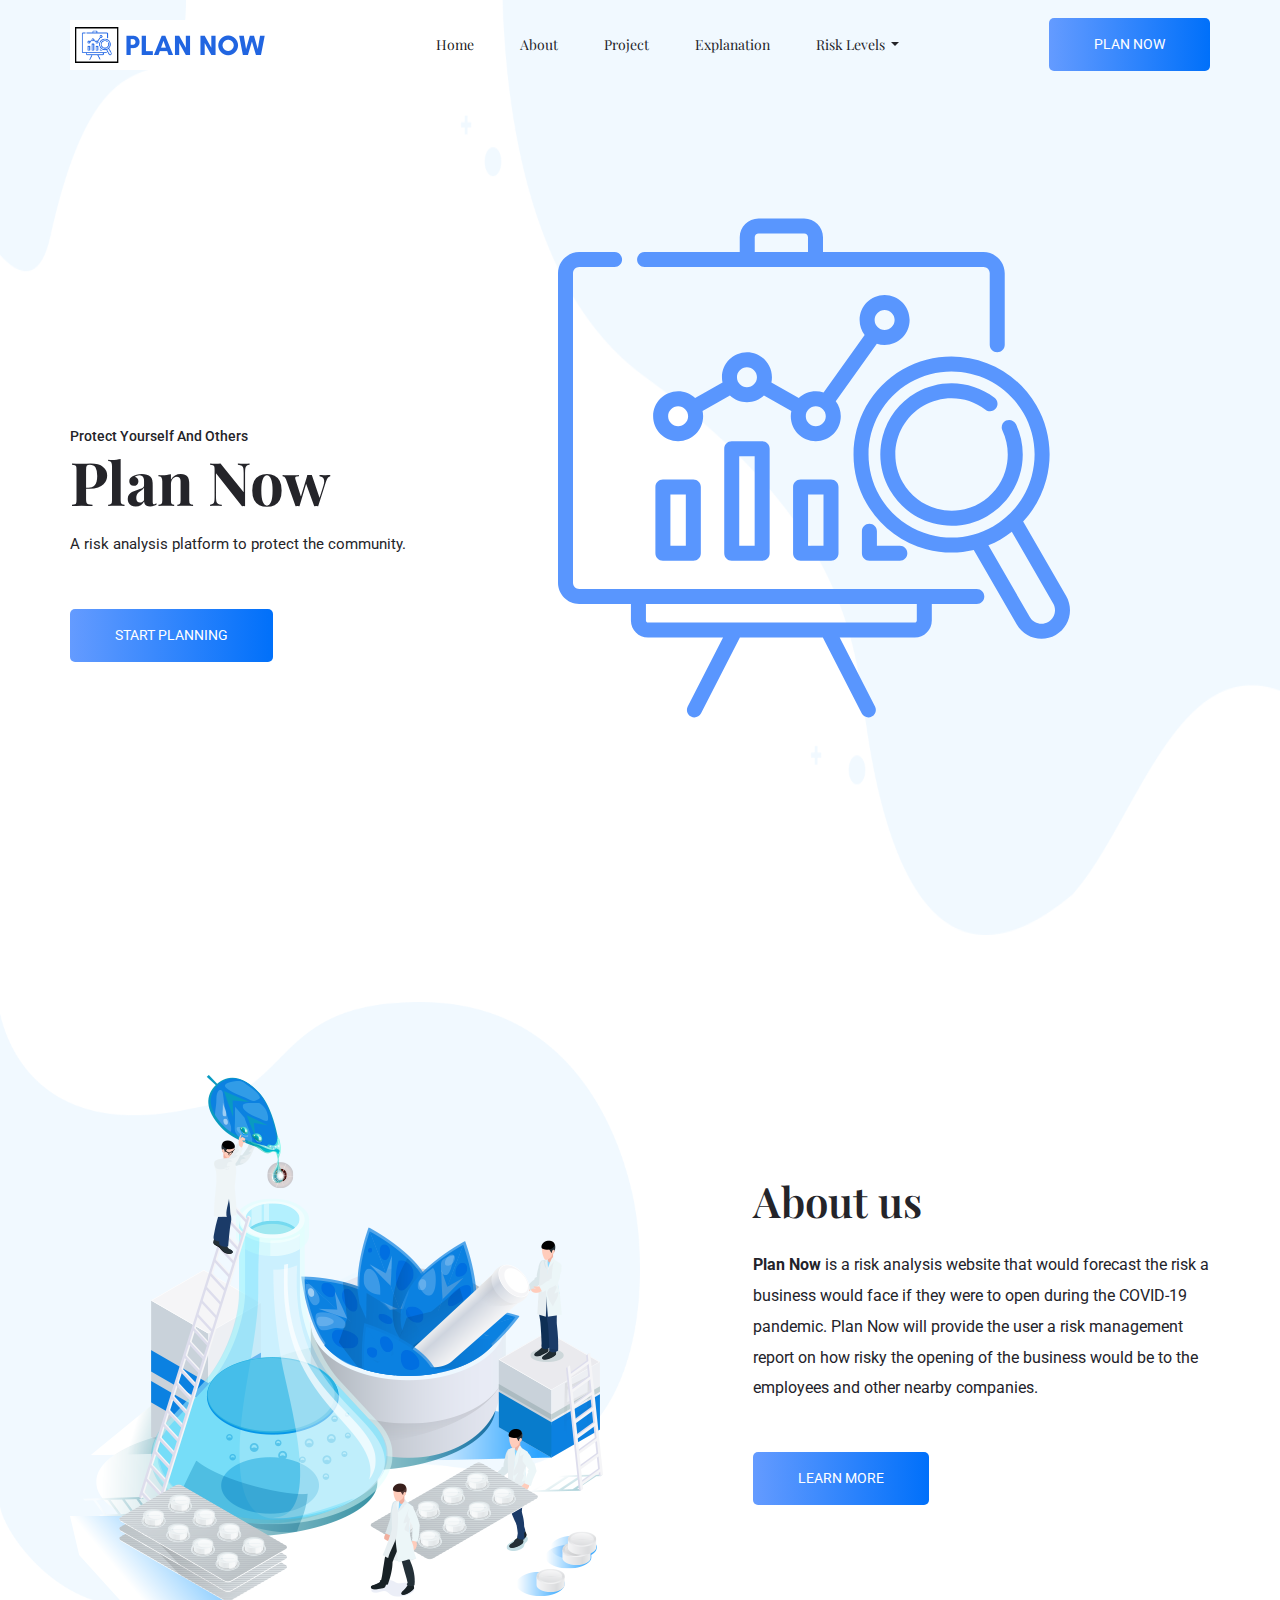
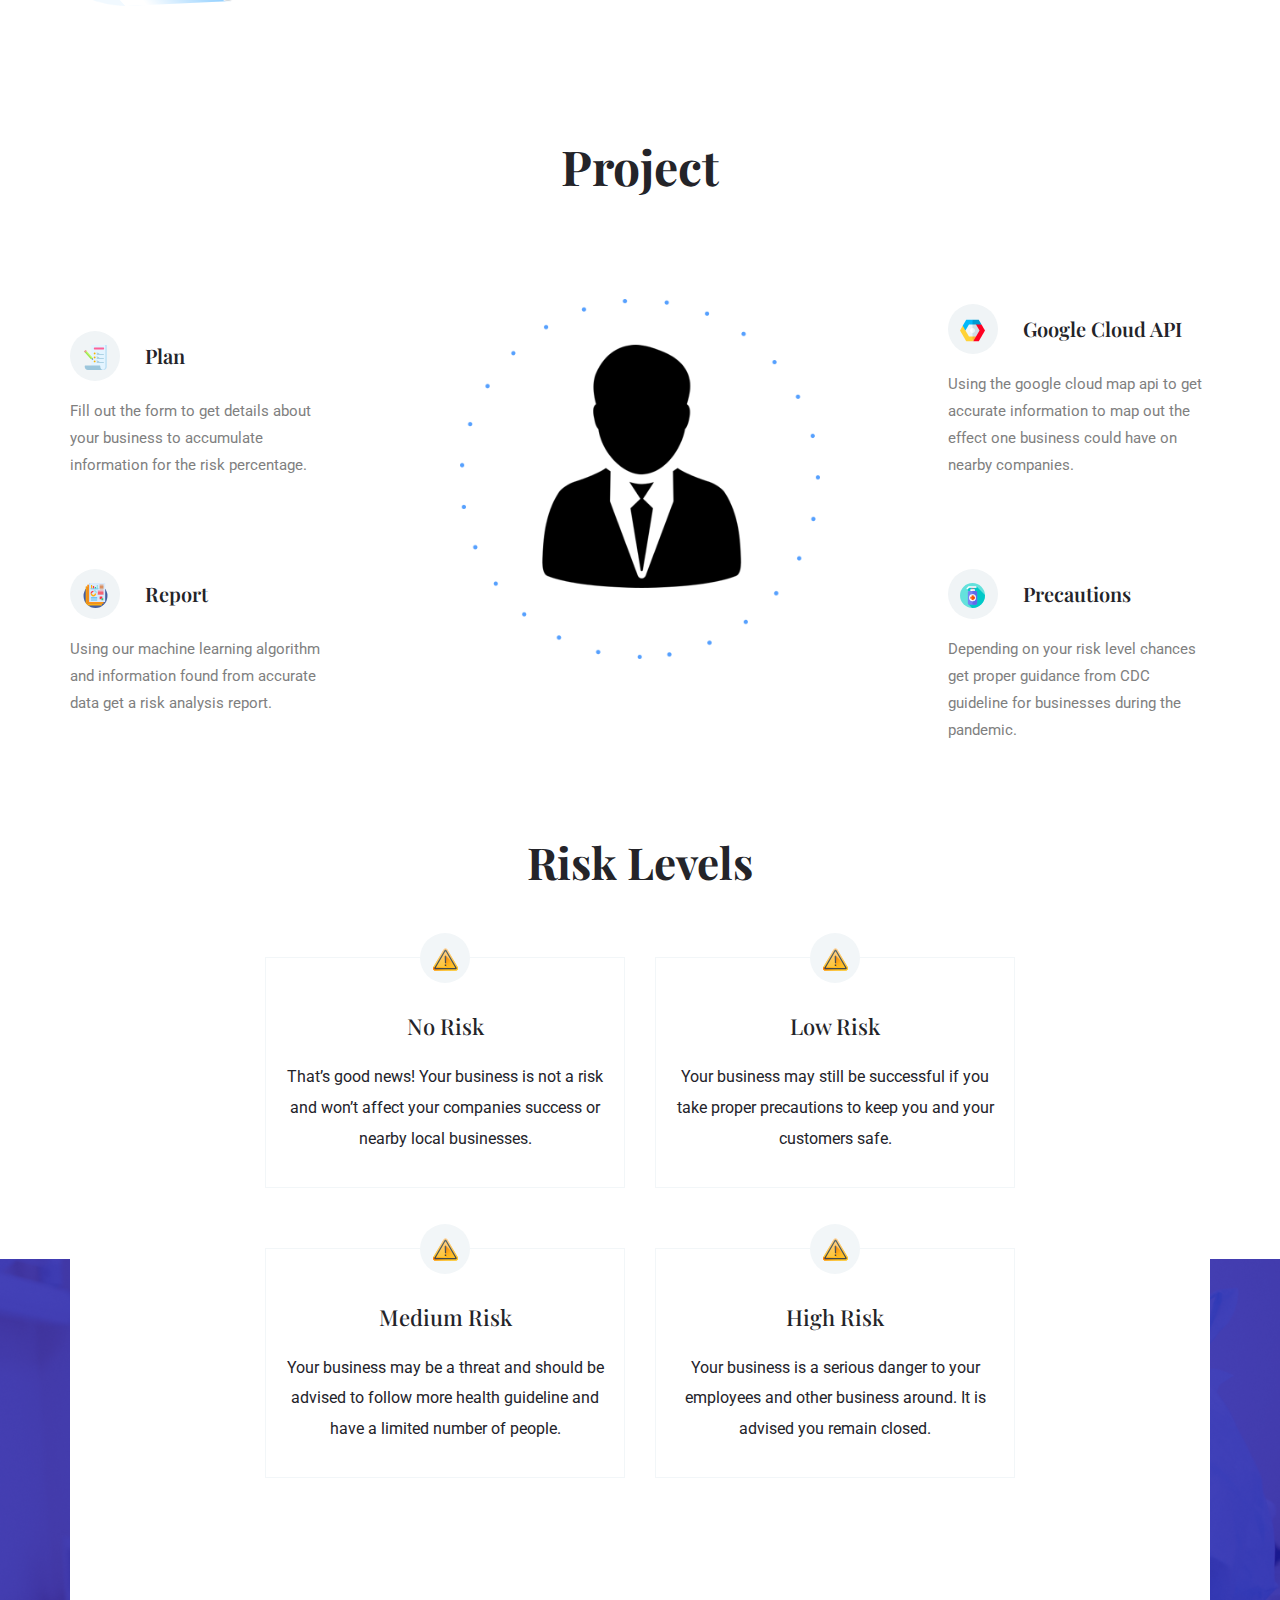
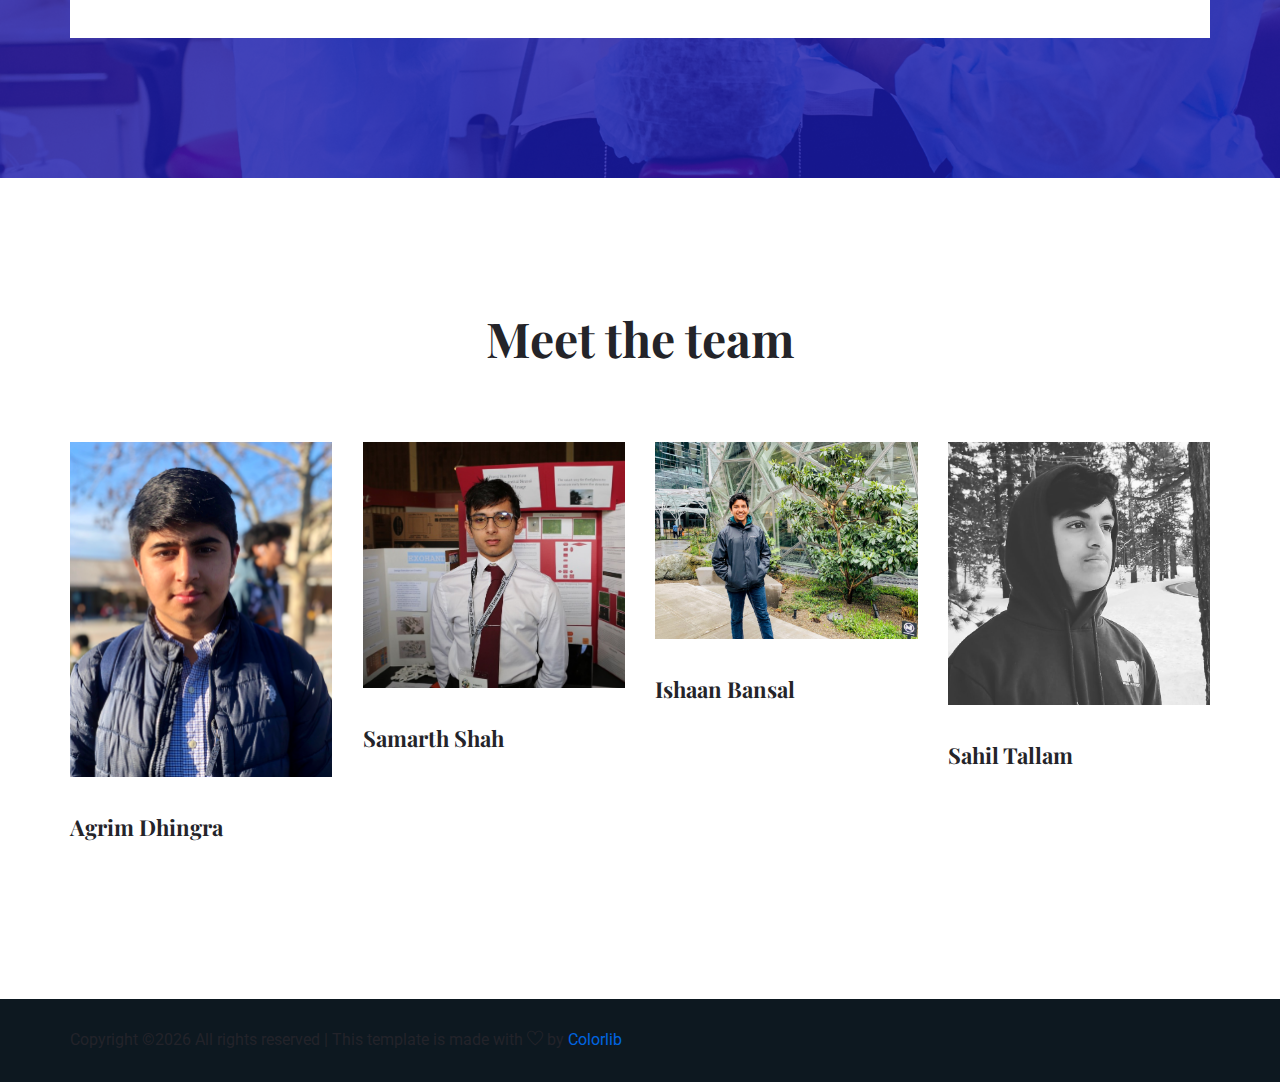
==== commit 6ceb6d97: "files" ====
--- a/index.html
+++ b/index.html
@@ -5,7 +5,7 @@
     <!-- Required meta tags -->
     <meta charset="utf-8">
     <meta name="viewport" content="width=device-width, initial-scale=1, shrink-to-fit=no">
-    <title>medical</title>
+    <title>Plan Now</title>
     <link rel="icon" href="img/favicon.png">
     <!-- Bootstrap CSS -->
     <link rel="stylesheet" href="css/bootstrap.min.css">
@@ -48,24 +48,28 @@
                                     <a class="nav-link" href="index.html">Home</a>
                                 </li>
                                 <li class="nav-item">
-                                    <a class="nav-link" href="about.html">about</a>
+                                    <a class="nav-link" href="#about">about</a>
                                 </li>
                                 <li class="nav-item">
-                                    <a class="nav-link" href="Doctor.html">Doctors</a>
+                                    <a class="nav-link" href="#project">Project</a>
                                 </li>
+                                <li class="nav-item">
+                                    <a class="nav-link" href="explanation.html">Explanation</a>
+                                </li>
 
                                 <li class="nav-item dropdown">
-                                    <a class="nav-link dropdown-toggle" href="blog.html" id="navbarDropdown"
+                                    <a class="nav-link dropdown-toggle" href="#risk" id="navbarDropdown"
                                         role="button" data-toggle="dropdown" aria-haspopup="true" aria-expanded="false">
-                                        Pages
+                                        Risk Levels
                                     </a>
                                     <div class="dropdown-menu" aria-labelledby="navbarDropdown">
-                                        <a class="dropdown-item" href="services.html">services</a>
-                                        <a class="dropdown-item" href="dep.html">depertments</a>
-                                        <a class="dropdown-item" href="elements.html">Elements</a>
+                                        <a class="dropdown-item" href="no.html">No Risk</a>
+                                        <a class="dropdown-item" href="low.html">Low Risk</a>
+                                        <a class="dropdown-item" href="medium.html">Medium Risk</a>
+                                        <a class="dropdown-item" href="high.html">Hish Risk</a>
                                     </div>
                                 </li>
-                                <li class="nav-item dropdown">
+                                <!-- <li class="nav-item dropdown">
                                     <a class="nav-link dropdown-toggle" href="blog.html" id="navbarDropdown_1"
                                         role="button" data-toggle="dropdown" aria-haspopup="true" aria-expanded="false">
                                         blog
@@ -78,10 +82,10 @@
 
                                 <li class="nav-item">
                                     <a class="nav-link" href="contact.html">Contact</a>
-                                </li>
+                                </li> -->
                             </ul>
                         </div>
-                        <a class="btn_2 d-none d-lg-block" href="#">HOT LINE- 09856</a>
+                        <a class="btn_2 d-none d-lg-block" href="#">Plan Now</a>
                     </nav>
                 </div>
             </div>
@@ -96,20 +100,17 @@
                 <div class="col-lg-5 col-xl-5">
                     <div class="banner_text">
                         <div class="banner_text_iner">
-                            <h5>We are here for your care</h5>
-                            <h1>Best Care &
-                                Better Doctor</h1>
-                            <p>Lorem ipsum dolor sit amet, consectetur adipiscing
-                                elit sed do eiusmod tempor incididunt ut labore et dolore
-                                magna aliqua. Quis ipsum suspendisse ultrices gravida.Risus cmodo viverra </p>
-                            <a href="#" class="btn_2">Make an appointment</a>
+                            <h5>Protect yourself and others</h5>
+                            <h1>Plan Now</h1>
+                            <p>A risk analysis platform to protect the community.</p>
+                            <a href="#" class="btn_2">Start Planning</a>
 
                         </div>
                     </div>
                 </div>
                 <div class="col-lg-7">
                     <div class="banner_img">
-                        <img src="img/banner_img.png" alt="">
+                        <img src="img/graph.svg" alt="">
                     </div>
                 </div>
             </div>
@@ -118,7 +119,7 @@
     <!-- banner part start-->
 
     <!-- about us part start-->
-    <section class="about_us padding_top">
+    <section class="about_us padding_top" id="about">
         <div class="container">
             <div class="row justify-content-between align-items-center">
                 <div class="col-md-6 col-lg-6">
@@ -129,14 +130,11 @@
                 <div class="col-md-6 col-lg-5">
                     <div class="about_us_text">
                         <h2>About us</h2>
-                        <p>Lorem ipsum dolor sit amet, consectetur adipiscing elit sed
-                            do eiusmod tempor incididunt ut labore et dolore magna aliqua
-                            Quis ipsum suspendisse ultrices gravida. Risus cmodo viverra
-                            maecenas accumsan lacus vel</p>
-                        <a class="btn_2 " href="#">learn more</a>
-                        <div class="banner_item">
+                        <p><strong>Plan Now</strong> is a risk analysis website that would forecast the risk a business would face if they were to open during the COVID-19 pandemic. Plan Now will provide the user a risk management report on how risky the opening of the business would be to the employees and other nearby companies.</p>
+                        <a class="btn_2 " href="about.html">learn more</a>
+                        <!-- <div class="banner_item">
                             <div class="single_item">
-                                <img src="img/icon/banner_1.svg" alt="">
+                                <img src="img/graph.svg" alt="">
                                 <h5>Emergency</h5>
                             </div>
                             <div class="single_item">
@@ -147,7 +145,7 @@
                                 <img src="img/icon/banner_3.svg" alt="">
                                 <h5>Qualfied</h5>
                             </div>
-                        </div>
+                        </div> -->
                     </div>
                 </div>
             </div>
@@ -156,12 +154,12 @@
     <!-- about us part end-->
 
     <!-- feature_part start-->
-    <section class="feature_part">
+    <section class="feature_part" id="project">
         <div class="container">
             <div class="row justify-content-center">
                 <div class="col-xl-8">
                     <div class="section_tittle text-center">
-                        <h2>Our services</h2>
+                        <h2>Project</h2>
                     </div>
                 </div>
             </div>
@@ -169,18 +167,16 @@
                 <div class="col-lg-3 col-sm-12">
                     <div class="single_feature">
                         <div class="single_feature_part">
-                            <span class="single_feature_icon"><img src="img/icon/feature_1.svg" alt=""></span>
-                            <h4>Better Future</h4>
-                            <p>Darkness multiply rule Which from without life creature blessed
-                                give moveth moveth seas make day which divided our have.</p>
+                            <span class="single_feature_icon"><img src="img/plan (1).svg" alt=""></span>
+                            <h4>Plan</h4>
+                            <p>Fill out the form to get details about your business to accumulate information for the risk percentage.</p>
                         </div>
                     </div>
                     <div class="single_feature">
                         <div class="single_feature_part">
-                            <span class="single_feature_icon"><img src="img/icon/feature_2.svg" alt=""></span>
-                            <h4>Better Future</h4>
-                            <p>Darkness multiply rule Which from without life creature blessed
-                                give moveth moveth seas make day which divided our have.</p>
+                            <span class="single_feature_icon"><img src="img/report.svg" alt=""></span>
+                            <h4>Report</h4>
+                            <p>Using our machine learning algorithm and information found from accurate data get a risk analysis report.</p>
                         </div>
                     </div>
                 </div>
@@ -192,18 +188,16 @@
                 <div class="col-lg-3 col-sm-12">
                     <div class="single_feature">
                         <div class="single_feature_part">
-                            <span class="single_feature_icon"><img src="img/icon/feature_1.svg" alt=""></span>
-                            <h4>Better Future</h4>
-                            <p>Darkness multiply rule Which from without life creature blessed
-                                give moveth moveth seas make day which divided our have.</p>
+                            <span class="single_feature_icon"><img src="img/google-cloud.svg" alt=""></span>
+                            <h4>Google Cloud API</h4>
+                            <p>Using the google cloud map api to get accurate information to map out the effect one business could have on nearby companies.</p>
                         </div>
                     </div>
                     <div class="single_feature">
                         <div class="single_feature_part">
-                            <span class="single_feature_icon"><img src="img/icon/feature_2.svg" alt=""></span>
-                            <h4>Better Future</h4>
-                            <p>Darkness multiply rule Which from without life creature blessed
-                                give moveth moveth seas make day which divided our have.</p>
+                            <span class="single_feature_icon"><img src="img/alcohol.svg" alt=""></span>
+                            <h4>Precautions</h4>
+                            <p>Depending on your risk level chances get proper guidance from CDC guideline for businesses during the pandemic.</p>
                         </div>
                     </div>
                 </div>
@@ -213,49 +207,46 @@
     <!-- feature_part start-->
 
     <!-- our depertment part start-->
-    <section class="our_depertment section_padding">
+    <section class="our_depertment section_padding" id="risk">
         <div class="container">
             <div class="row justify-content-center text-center">
                 <div class="col-xl-12">
                     <div class="depertment_content">
                         <div class="row justify-content-center">
                             <div class="col-xl-8">
-                                <h2>Our Depertment</h2>
+                                <h2>Risk Levels</h2>
                                 <div class="row">
                                     <div class="col-lg-6 col-sm-6">
                                         <div class="single_our_depertment">
-                                            <span class="our_depertment_icon"><img src="img/icon/feature_2.svg"
-                                                    alt=""></span>
-                                            <h4>Better Future</h4>
-                                            <p>Darkness multiply rule Which from without life creature blessed
-                                                give moveth moveth seas make day which divided our have.</p>
+                                            <a><span class="our_depertment_icon" href="no.html"><img src="img/risk.svg"
+                                                    alt=""></span></a>
+                                            <a href="no.html"><h4>No Risk</h4></a>        
+                                            <p>That’s good news! Your business is not a risk and won’t affect your companies success or nearby local businesses.</p>
                                         </div>
                                     </div>
                                     <div class="col-lg-6 col-sm-6">
                                         <div class="single_our_depertment">
-                                            <span class="our_depertment_icon"><img src="img/icon/feature_2.svg"
+                                            <span class="our_depertment_icon"><img src="img/risk.svg"
                                                     alt=""></span>
-                                            <h4>Better Future</h4>
-                                            <p>Darkness multiply rule Which from without life creature blessed
-                                                give moveth moveth seas make day which divided our have.</p>
+                                                    
+                                            <a href="low.html"><h4>Low Risk</h4></a>
+                                            <p>Your business may still be successful if you take proper precautions to keep you and your customers safe.</p>
                                         </div>
                                     </div>
                                     <div class="col-lg-6 col-sm-6">
                                         <div class="single_our_depertment">
-                                            <span class="our_depertment_icon"><img src="img/icon/feature_2.svg"
+                                            <span class="our_depertment_icon"><img src="img/risk.svg"
                                                     alt=""></span>
-                                            <h4>Better Future</h4>
-                                            <p>Darkness multiply rule Which from without life creature blessed
-                                                give moveth moveth seas make day which divided our have.</p>
+                                            <a href="medium.html"><h4>Medium Risk</h4></a>
+                                            <p>Your business may be a threat and should be advised to follow more health guideline and have a limited number of people.</p>
                                         </div>
                                     </div>
                                     <div class="col-lg-6 col-sm-6">
                                         <div class="single_our_depertment">
-                                            <span class="our_depertment_icon"><img src="img/icon/feature_2.svg"
+                                            <span class="our_depertment_icon"><img src="img/risk.svg"
                                                     alt=""></span>
-                                            <h4>Better Future</h4>
-                                            <p>Darkness multiply rule Which from without life creature blessed
-                                                give moveth moveth seas make day which divided our have.</p>
+                                            <a href="high.html"><h4>High Risk</h4></a>
+                                            <p>Your business is a serious danger to your employees and other business around. It is advised you remain closed.</p>
                                         </div>
                                     </div>
                                 </div>
@@ -275,8 +266,8 @@
             <div class="row justify-content-center">
                 <div class="col-xl-8">
                     <div class="section_tittle text-center">
-                        <h2> Experienced Doctors</h2>
-                        <p>Face replenish sea good winged bearing years air divide wasHave night male also</p>
+                        <h2>Meet the team</h2>
+                        <p></p>
                     </div>
                 </div>
             </div>
@@ -284,20 +275,19 @@
                 <div class="col-sm-6 col-lg-3">
                     <div class="single_blog_item">
                         <div class="single_blog_img">
-                            <img src="img/doctor/doctor_1.png" alt="doctor">
+                            <img src="img/agrim.jpg" alt="doctor">
                             <div class="social_icon">
                                 <ul>
-                                    <li><a href="#"> <i class="ti-facebook"></i> </a></li>
-                                    <li><a href="#"> <i class="ti-twitter-alt"></i> </a></li>
-                                    <li><a href="#"> <i class="ti-instagram"></i> </a></li>
-                                    <li><a href="#"> <i class="ti-skype"></i> </a></li>
+                                    <li><a href="https://www.facebook.com/agrim.dhingra.5"> <i class="ti-facebook"></i> </a></li>
+                                    <li><a href="https://www.instagram.com/agrimd17/"> <i class="ti-instagram"></i> </a></li>
+                                    
                                 </ul>
                             </div>
                         </div>
                         <div class="single_text">
                             <div class="single_blog_text">
-                                <h3>DR Adam Billiard</h3>
-                                <p>Heart specialist</p>
+                                <h3>Agrim Dhingra</h3>
+                                <!-- <p>Heart specialist</p> -->
                             </div>
                         </div>
                     </div>
@@ -305,20 +295,18 @@
                 <div class="col-sm-6 col-lg-3">
                     <div class="single_blog_item">
                         <div class="single_blog_img">
-                            <img src="img/doctor/doctor_4.png" alt="doctor">
+                            <img src="img/samarth.jpg" alt="doctor">
                             <div class="social_icon">
                                 <ul>
-                                    <li><a href="#"> <i class="ti-facebook"></i> </a></li>
-                                    <li><a href="#"> <i class="ti-twitter-alt"></i> </a></li>
-                                    <li><a href="#"> <i class="ti-instagram"></i> </a></li>
-                                    <li><a href="#"> <i class="ti-skype"></i> </a></li>
+                                    <li><a href="https://www.facebook.com/profile.php?id=100011256392327"> <i class="ti-facebook"></i> </a></li>
+                                    <li><a href="https://www.instagram.com/samarth.shah_/"> <i class="ti-instagram"></i> </a></li>
                                 </ul>
                             </div>
                         </div>
                         <div class="single_text">
                             <div class="single_blog_text">
-                                <h3>DR Adam Billiard</h3>
-                                <p>Medicine specialist</p>
+                                <h3>Samarth Shah</h3>
+                                <!-- <p>Medicine specialist</p> -->
                             </div>
                         </div>
                     </div>
@@ -326,20 +314,18 @@
                 <div class="col-sm-6 col-lg-3">
                     <div class="single_blog_item">
                         <div class="single_blog_img">
-                            <img src="img/doctor/doctor_2.png" alt="doctor">
+                            <img src="img/ishaan.jpg" alt="doctor">
                             <div class="social_icon">
                                 <ul>
-                                    <li><a href="#"> <i class="ti-facebook"></i> </a></li>
-                                    <li><a href="#"> <i class="ti-twitter-alt"></i> </a></li>
-                                    <li><a href="#"> <i class="ti-instagram"></i> </a></li>
-                                    <li><a href="#"> <i class="ti-skype"></i> </a></li>
+                                    <li><a href="https://www.facebook.com/ishaan.bansal.1001"> <i class="ti-facebook"></i> </a></li>
+                                    <li><a href="https://www.instagram.com/lshaanbansal/"> <i class="ti-instagram"></i> </a></li>
                                 </ul>
                             </div>
                         </div>
                         <div class="single_text">
                             <div class="single_blog_text">
-                                <h3>DR Fred Macyard</h3>
-                                <p>CHeart specialist</p>
+                                <h3>Ishaan Bansal</h3>
+                                <!-- <p>CHeart specialist</p> -->
                             </div>
                         </div>
                     </div>
@@ -347,20 +333,19 @@
                 <div class="col-sm-6 col-lg-3">
                     <div class="single_blog_item">
                         <div class="single_blog_img">
-                            <img src="img/doctor/doctor_3.png" alt="doctor">
+                            <img src="img/sahil.jpg" alt="doctor">
                             <div class="social_icon">
                                 <ul>
-                                    <li><a href="#"> <i class="ti-facebook"></i> </a></li>
-                                    <li><a href="#"> <i class="ti-twitter-alt"></i> </a></li>
-                                    <li><a href="#"> <i class="ti-instagram"></i> </a></li>
-                                    <li><a href="#"> <i class="ti-skype"></i> </a></li>
+                                    <li><a href="https://www.facebook.com/sahil.tallam"> <i class="ti-facebook"></i> </a></li>
+                                    <li><a href="https://www.instagram.com/sahiltallam/"> <i class="ti-instagram"></i> </a></li>
+                                    
                                 </ul>
                             </div>
                         </div>
                         <div class="single_text">
                             <div class="single_blog_text">
-                                <h3>DR Justin Stuard</h3>
-                                <p>Heart specialist</p>
+                                <h3>Sahil Tallam</h3>
+                                <!-- <p>Heart specialist</p> -->
                             </div>
                         </div>
                     </div>
@@ -371,7 +356,7 @@
     <!--::doctor_part end::-->
 
     <!--::regervation_part start::-->
-    <section class="regervation_part section_padding">
+    <!-- <section class="regervation_part section_padding">
         <div class="container">
             <div class="row align-items-center regervation_content">
                 <div class="col-lg-7">
@@ -426,11 +411,11 @@
                 </div>
             </div>
         </div>
-    </section>
+    </section> -->
     <!--::regervation_part end::-->
 
     <!--::blog_part start::-->
-    <section class="blog_part section_padding">
+    <!-- <section class="blog_part section_padding">
         <div class="container">
             <div class="row justify-content-center">
                 <div class="col-xl-8">
@@ -477,12 +462,12 @@
                 </div>
             </div>
         </div>
-    </section>
+    </section> -->
     <!--::blog_part end::-->
 
     <!-- footer part start-->
     <footer class="footer-area">
-        <div class="footer section_padding">
+        <!--<div class="footer section_padding">
             <div class="container">
                 <div class="row justify-content-between">
                     <div class="col-xl-2 col-md-4 col-sm-6 single-footer-widget">
@@ -549,7 +534,7 @@
                     </div>
                 </div>
             </div>
-        </div>
+        </div> -->
 
         <div class="copyright_part">
             <div class="container">
@@ -559,10 +544,10 @@
 <!-- Link back to Colorlib can't be removed. Template is licensed under CC BY 3.0. -->
 </p>
                     <div class="col-lg-4 col-md-12 text-center text-lg-right footer-social">
-                        <a href="#"><i class="ti-facebook"></i></a>
+                        <!-- <a href="#"><i class="ti-facebook"></i></a>
                         <a href="#"> <i class="ti-twitter"></i> </a>
                         <a href="#"><i class="ti-instagram"></i></a>
-                        <a href="#"><i class="ti-skype"></i></a>
+                        <a href="#"><i class="ti-skype"></i></a> -->
                     </div>
                 </div>
             </div>
--- a/css/style.css
+++ b/css/style.css
@@ -190,12 +190,12 @@
 
 /* line 91, ../../01 cl html template/03_jun 2019/182_medico_html/sass/_common.scss */
 p {
-  color: #666666;
+  color: #23232A;
   font-family: "Roboto", sans-serif;
   line-height: 1.929;
   font-size: 16px;
   margin-bottom: 0px;
-  color: #888888;
+  color: #23232A;
 }
 
 /* line 100, ../../01 cl html template/03_jun 2019/182_medico_html/sass/_common.scss */
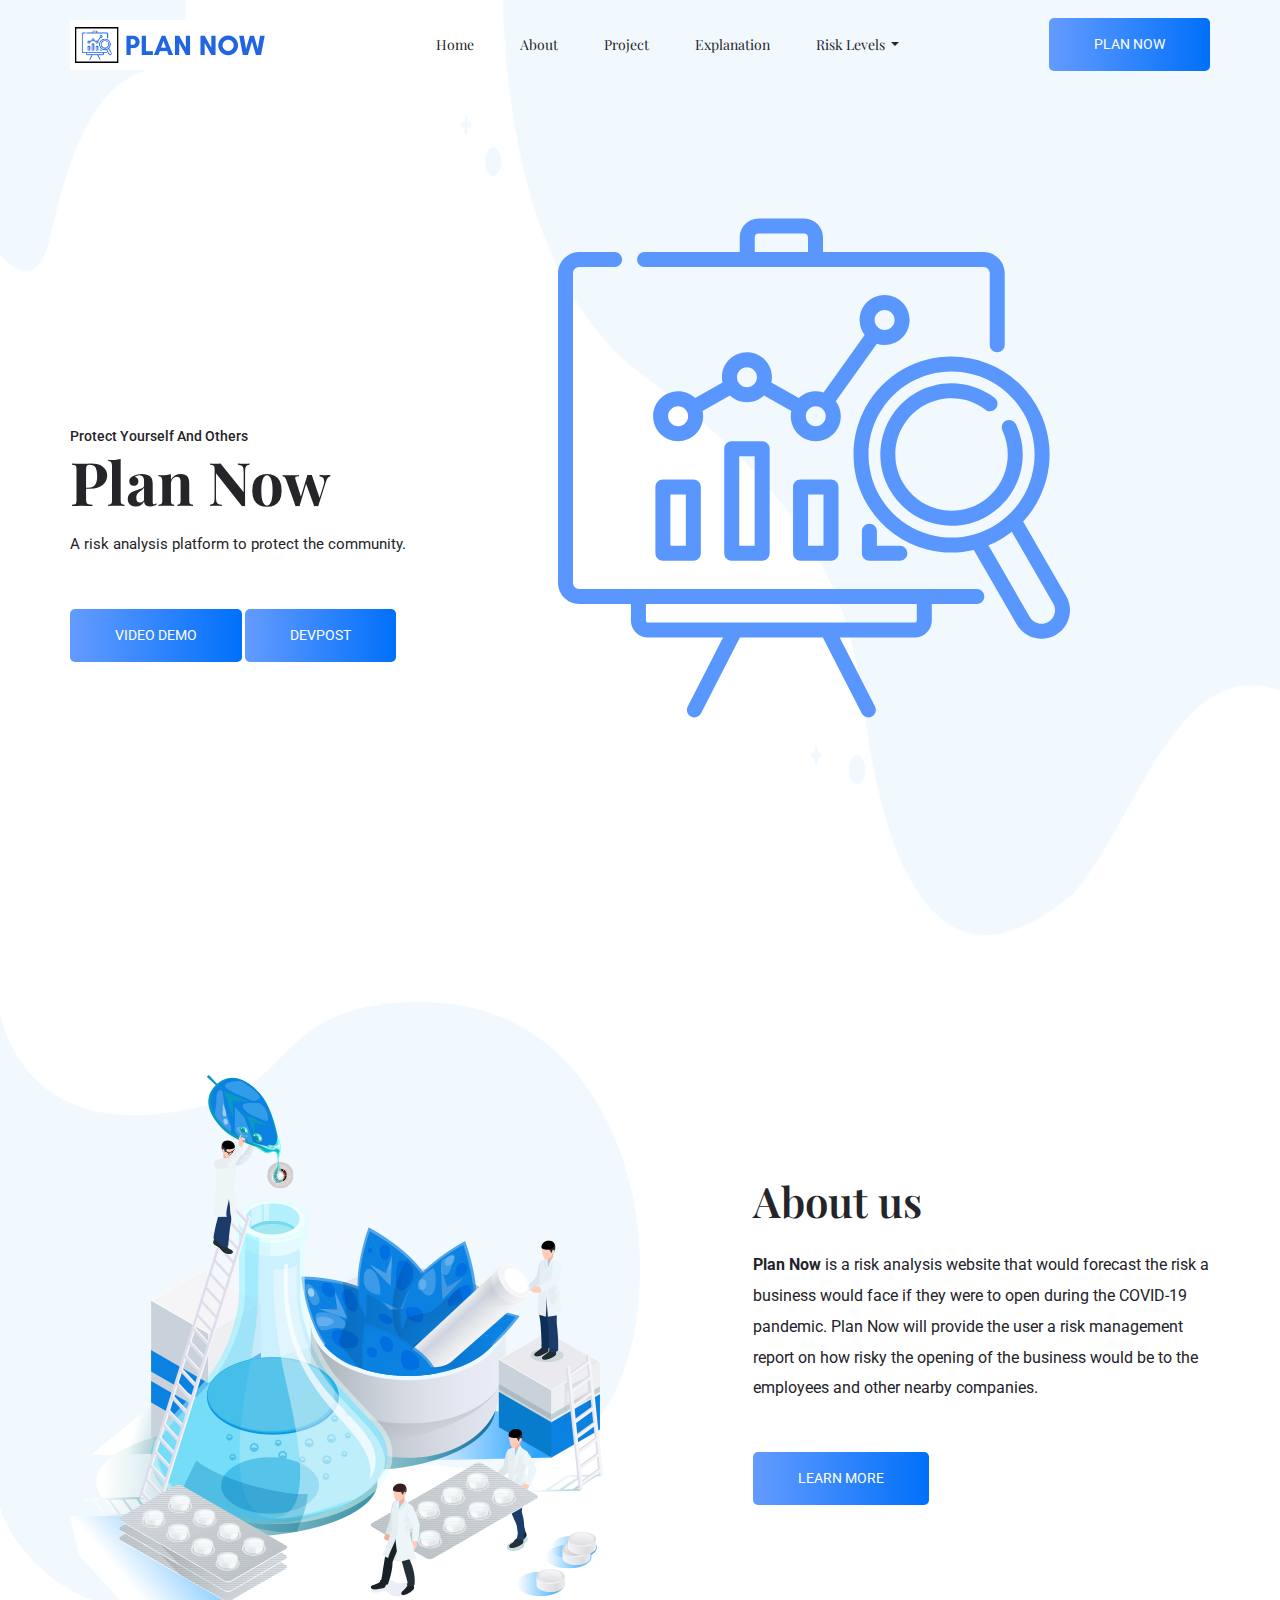
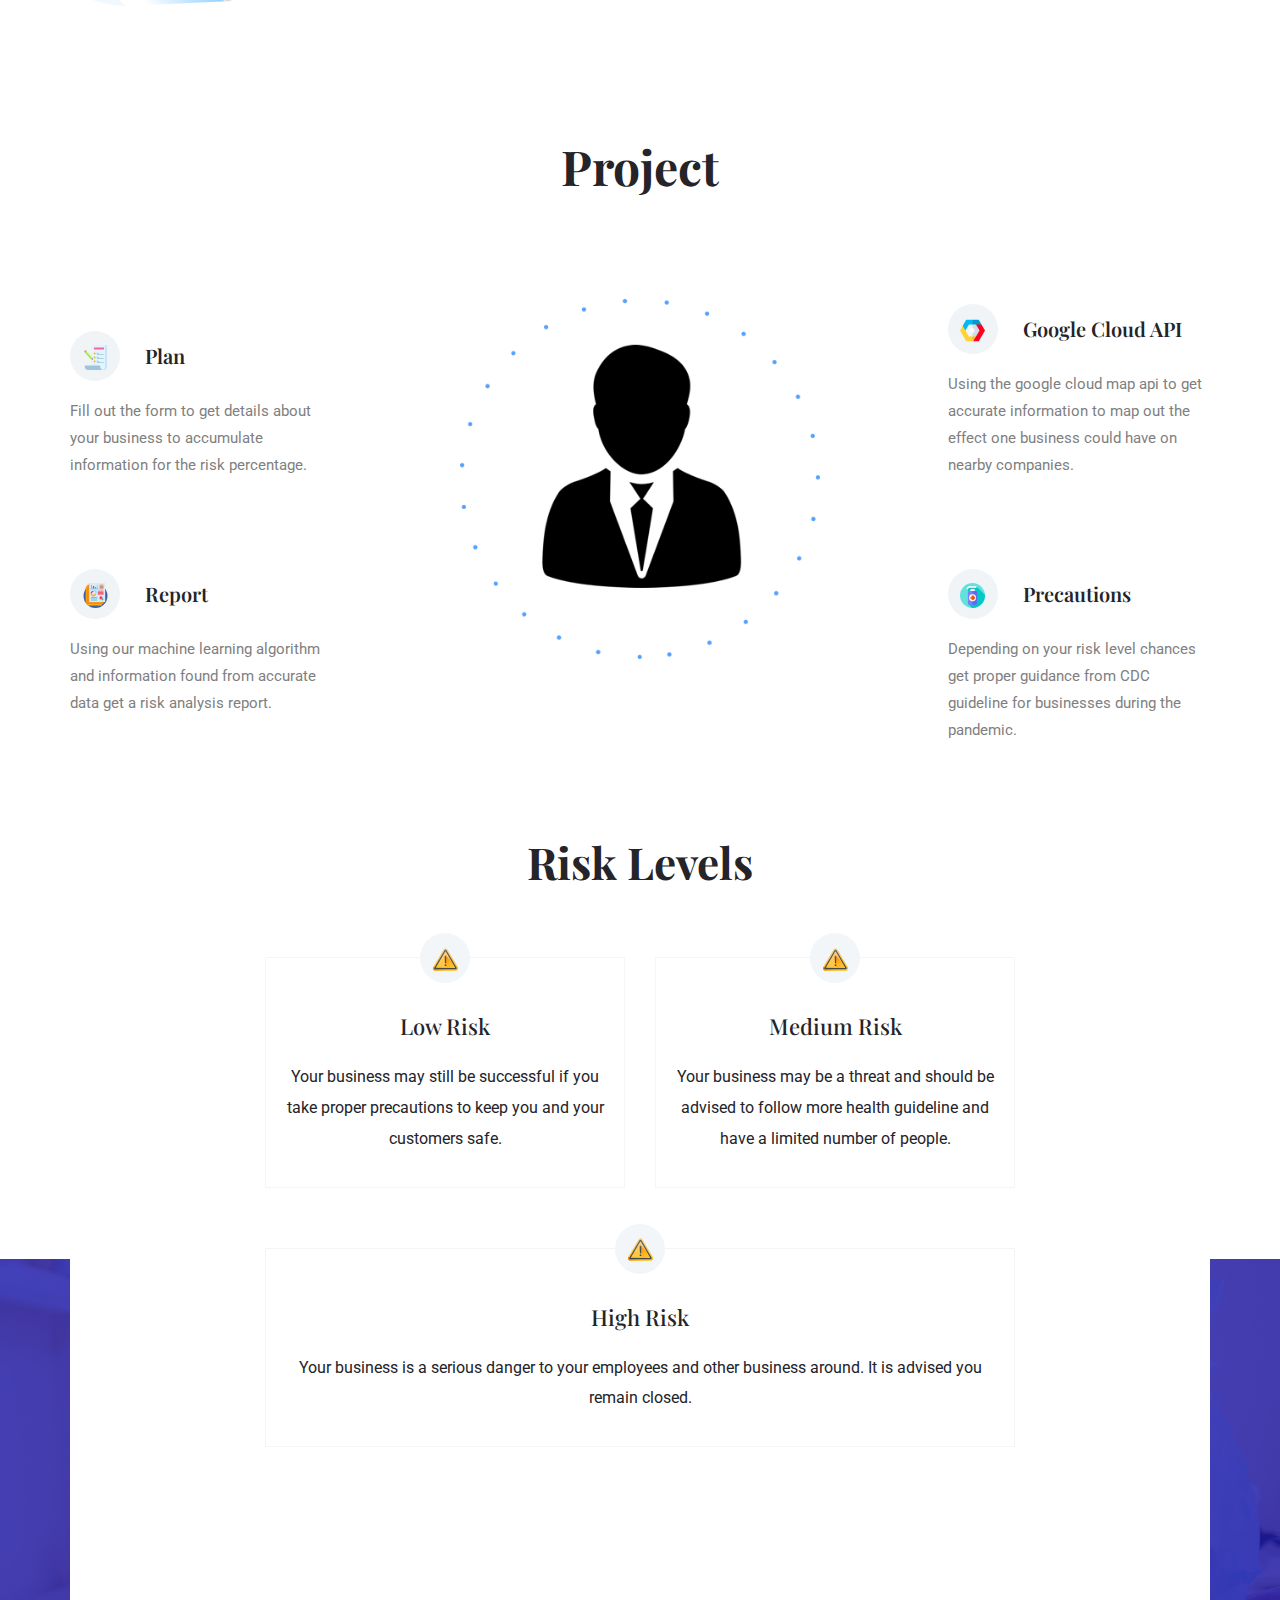
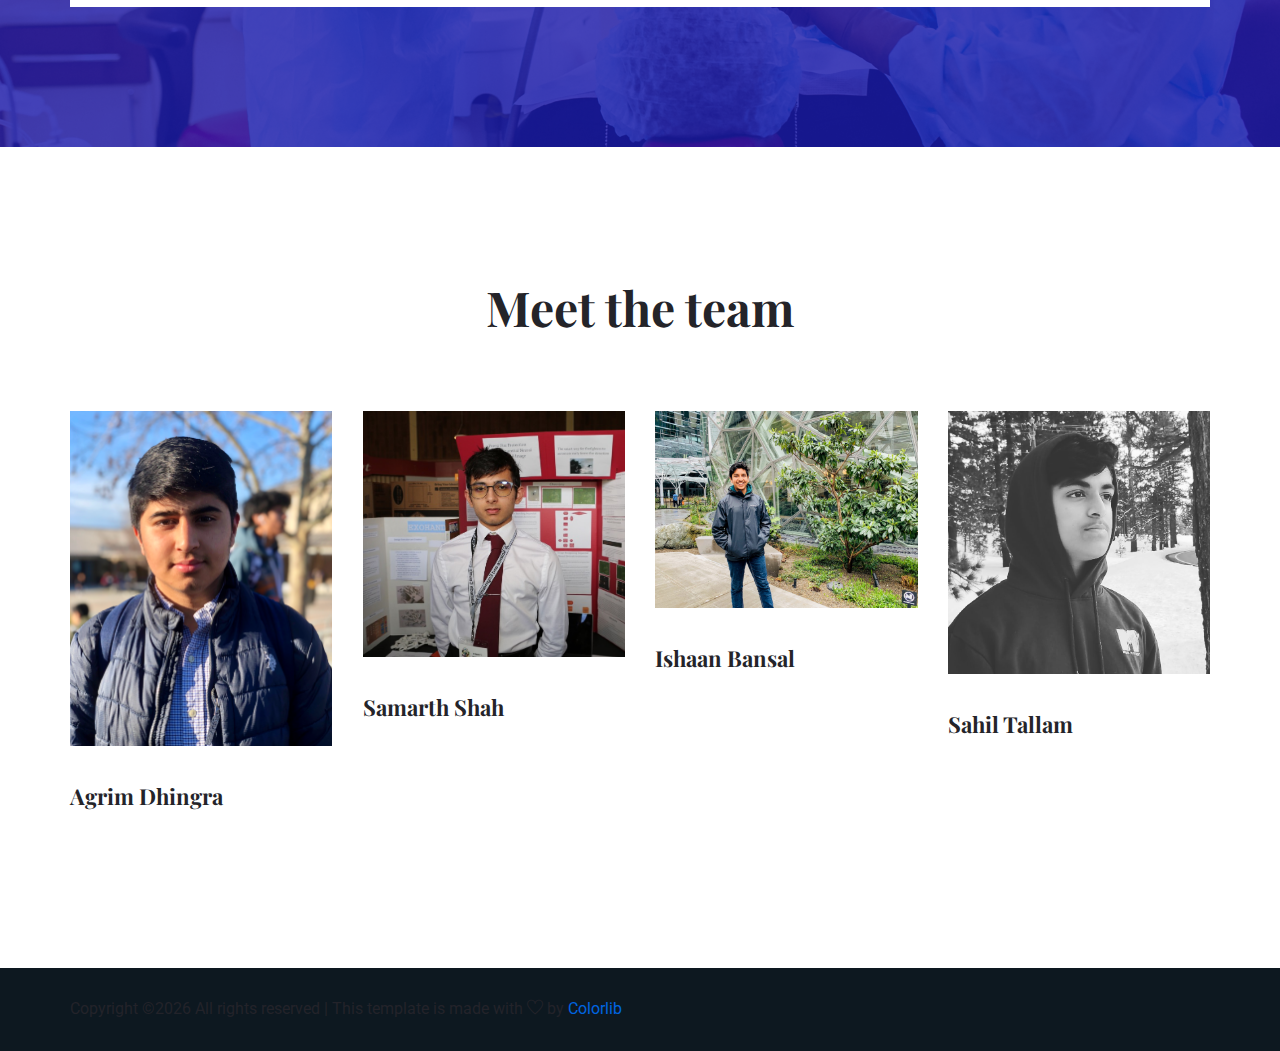
==== commit 9fde1058: "files" ====
--- a/index.html
+++ b/index.html
@@ -6,7 +6,7 @@
     <meta charset="utf-8">
     <meta name="viewport" content="width=device-width, initial-scale=1, shrink-to-fit=no">
     <title>Plan Now</title>
-    <link rel="icon" href="img/favicon.png">
+    <link rel="icon" href="img/report.svg">
     <!-- Bootstrap CSS -->
     <link rel="stylesheet" href="css/bootstrap.min.css">
     <!-- animate CSS -->
@@ -63,10 +63,10 @@
                                         Risk Levels
                                     </a>
                                     <div class="dropdown-menu" aria-labelledby="navbarDropdown">
-                                        <a class="dropdown-item" href="no.html">No Risk</a>
+                                        <!-- <a class="dropdown-item" href="no.html">No Risk</a> -->
                                         <a class="dropdown-item" href="low.html">Low Risk</a>
                                         <a class="dropdown-item" href="medium.html">Medium Risk</a>
-                                        <a class="dropdown-item" href="high.html">Hish Risk</a>
+                                        <a class="dropdown-item" href="high.html">High Risk</a>
                                     </div>
                                 </li>
                                 <!-- <li class="nav-item dropdown">
@@ -85,7 +85,7 @@
                                 </li> -->
                             </ul>
                         </div>
-                        <a class="btn_2 d-none d-lg-block" href="#">Plan Now</a>
+                        <a class="btn_2 d-none d-lg-block" href="ContactFrom_v5/index.html">Plan Now</a>
                     </nav>
                 </div>
             </div>
@@ -103,7 +103,9 @@
                             <h5>Protect yourself and others</h5>
                             <h1>Plan Now</h1>
                             <p>A risk analysis platform to protect the community.</p>
-                            <a href="#" class="btn_2">Start Planning</a>
+                            <a href="#" class="btn_2">Video Demo</a>
+                            <a href="#" class="btn_2">Devpost</a>
+                            <!-- <a href="#" class="btn_2">GitHub</a> -->
 
                         </div>
                     </div>
@@ -216,14 +218,14 @@
                             <div class="col-xl-8">
                                 <h2>Risk Levels</h2>
                                 <div class="row">
-                                    <div class="col-lg-6 col-sm-6">
+                                    <!-- <div class="col-lg-6 col-sm-6">
                                         <div class="single_our_depertment">
                                             <a><span class="our_depertment_icon" href="no.html"><img src="img/risk.svg"
                                                     alt=""></span></a>
                                             <a href="no.html"><h4>No Risk</h4></a>        
                                             <p>That’s good news! Your business is not a risk and won’t affect your companies success or nearby local businesses.</p>
                                         </div>
-                                    </div>
+                                    </div> -->
                                     <div class="col-lg-6 col-sm-6">
                                         <div class="single_our_depertment">
                                             <span class="our_depertment_icon"><img src="img/risk.svg"
@@ -241,7 +243,7 @@
                                             <p>Your business may be a threat and should be advised to follow more health guideline and have a limited number of people.</p>
                                         </div>
                                     </div>
-                                    <div class="col-lg-6 col-sm-6">
+                                    <div class="col-lg-12 col-sm-12">
                                         <div class="single_our_depertment">
                                             <span class="our_depertment_icon"><img src="img/risk.svg"
                                                     alt=""></span>
